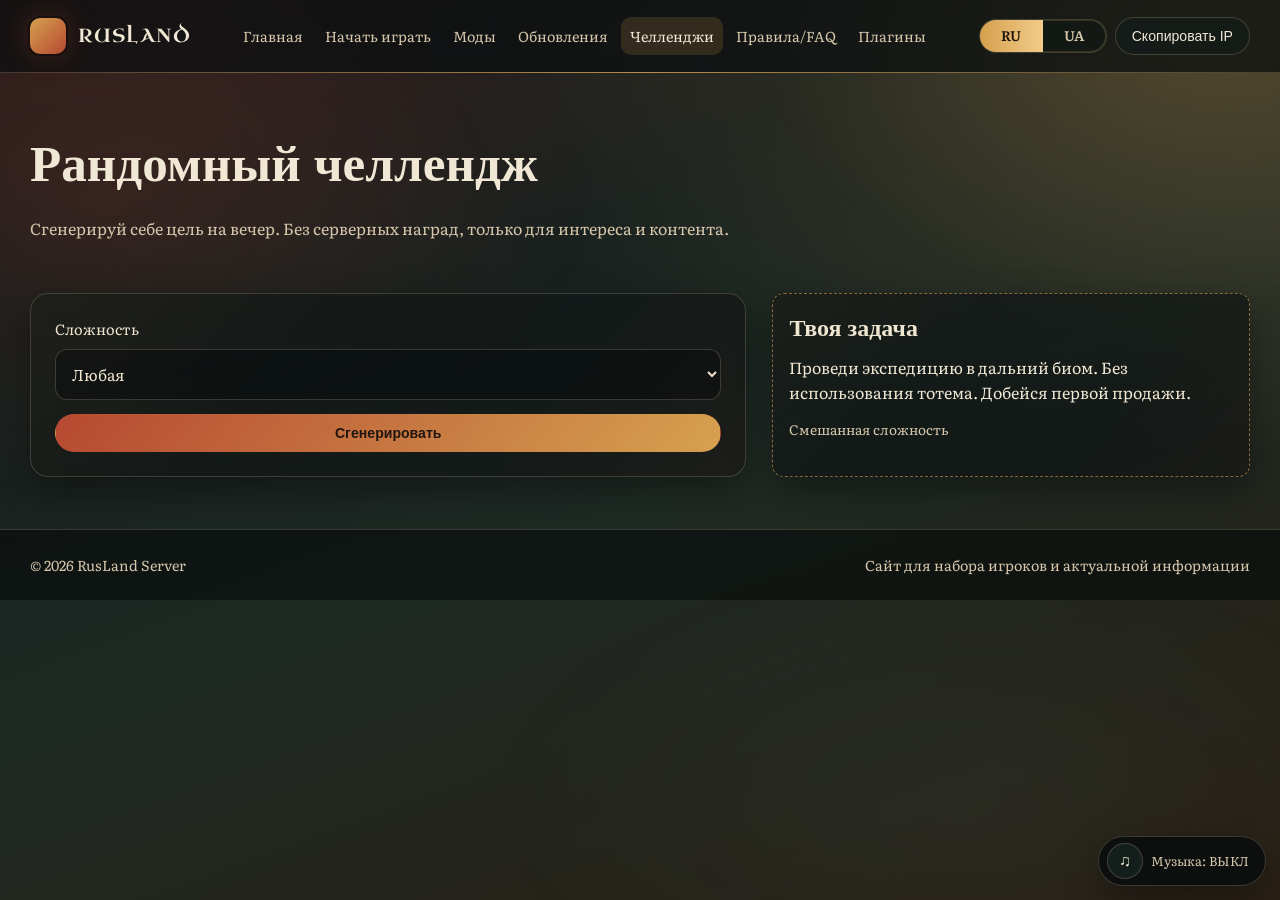
==== challenges.html @ eac360b6 "Add files via upload" ====
﻿<!DOCTYPE html>
<html lang="ru">
<head>
  <meta charset="UTF-8">
  <meta name="viewport" content="width=device-width, initial-scale=1.0">
  <title>RusLand — Рандомные челленджи</title>
  <meta name="description" content="Генератор челленджей для игроков RusLand: рандомные цели с разной сложностью без серверных наград.">
  <meta property="og:type" content="website">
  <meta property="og:title" content="RusLand — Рандомные челленджи">
  <meta property="og:description" content="Сгенерируй цель на вечер и играй по своим правилам.">
  <meta property="og:image" content="assets/og-cover.svg">
  <meta property="twitter:card" content="summary_large_image">
  <meta property="twitter:title" content="RusLand — Рандомные челленджи">
  <meta property="twitter:description" content="Челленджи без наград — для фана, контента и прокачки навыков.">
  <meta property="twitter:image" content="assets/og-cover.svg">
  <link rel="icon" href="assets/favicon.svg" type="image/svg+xml">
  <link rel="preconnect" href="https://fonts.googleapis.com">
  <link rel="preconnect" href="https://fonts.gstatic.com" crossorigin>
  <link href="https://fonts.googleapis.com/css2?family=Literata:wght@400;500;600;700&family=Uncial+Antiqua&display=swap" rel="stylesheet">
  <link rel="stylesheet" href="assets/styles.css">
  <script src="data/content.js" defer></script>
  <script src="data/telegram-config.js" defer></script>
  <script src="assets/app.js" defer></script>
</head>
<body data-page="challenges">
  <header class="site-header">
    <div class="container topbar">
      <a class="brand" href="index.html"><span class="brand-mark" aria-hidden="true"></span><span class="brand-text">RusLand</span></a>
      <button class="menu-toggle" id="nav-toggle" type="button" aria-controls="primary-nav" aria-expanded="false" data-i18n="common.menu">Меню</button>
      <nav class="main-nav" id="primary-nav" aria-label="Main navigation">
        <a href="index.html" data-i18n="nav.home">Главная</a>
        <a href="start.html" data-i18n="nav.start">Начать играть</a>
        <a href="mods.html" data-i18n="nav.mods">Моды</a>
        <a href="updates.html" data-i18n="nav.updates">Обновления</a>
        <a href="challenges.html" aria-current="page" data-i18n="nav.challenges">Челленджи</a>
        <a href="rules.html" data-i18n="nav.rules">Правила/FAQ</a>
        <a href="plugins.html" data-i18n="nav.plugins">Плагины</a>
      </nav>
      <div class="actions">
        <div class="lang-switch" aria-label="Language"><button type="button" data-lang-switch="ru">RU</button><button type="button" data-lang-switch="ua">UA</button></div>
        <a class="pill-btn primary" href="index.html#apply-section" data-i18n="common.apply">Подать заявку</a>
        <a class="pill-btn" data-discord-link target="_blank" rel="noopener noreferrer" data-i18n="common.discord">В Discord</a>
        <button class="pill-btn" type="button" data-copy-ip data-i18n="common.copyIp">Скопировать IP</button>
      </div>
    </div>
  </header>

  <main>
    <section class="page-intro">
      <div class="container">
        <h1 data-i18n="challenges.title">Рандомный челлендж</h1>
        <p data-i18n="challenges.subtitle">Сгенерируй себе цель на вечер. Без серверных наград, только для интереса и контента.</p>
      </div>
    </section>

    <section class="section">
      <div class="container hero-grid">
        <article class="panel reveal challenge-box">
          <label>
            <span data-i18n="challenges.difficulty">Сложность</span>
            <select id="challenge-difficulty">
              <option value="all" data-i18n="challenges.all">Любая</option>
              <option value="easy" data-i18n="challenges.level.easy">Легкая</option>
              <option value="medium" data-i18n="challenges.level.medium">Средняя</option>
              <option value="hard" data-i18n="challenges.level.hard">Сложная</option>
            </select>
          </label>
          <button id="challenge-generate" class="pill-btn primary" type="button" data-i18n="challenges.generate">Сгенерировать</button>
        </article>

        <article class="panel reveal challenge-result" aria-live="polite">
          <h2 class="challenge-title" data-i18n="challenges.resultTitle">Твоя задача</h2>
          <p class="challenge-text" id="challenge-text"></p>
          <p class="meta" id="challenge-meta"></p>
        </article>
      </div>
    </section>
  </main>

  <footer class="site-footer">
    <div class="container footer-inner">
      <span>© <span data-year></span> <span data-i18n="footer.rights">RusLand Server</span></span>
      <span data-i18n="footer.note">Сайт для набора игроков и актуальной информации</span>
    </div>
  </footer>

  <div class="toast" id="toast" role="status" aria-live="polite"></div>
</body>
</html>
---- assets/styles.css ----
:root {
  --bg-1: #0e1317;
  --bg-2: #1f2a24;
  --bg-3: #2a1f14;
  --paper: #f4eddc;
  --ink: #1d1b19;
  --text: #f0e7d4;
  --text-muted: #d6c7ac;
  --accent: #d6a14f;
  --accent-2: #b64932;
  --line: rgba(240, 220, 184, 0.2);
  --card: rgba(18, 24, 22, 0.78);
  --ok: #7bc47f;
  --warn: #f1be6e;
  --max-width: 1220px;
  --radius: 18px;
  --shadow: 0 14px 36px rgba(0, 0, 0, 0.35);
}

* {
  box-sizing: border-box;
}

html {
  scroll-behavior: smooth;
}

body {
  margin: 0;
  color: var(--text);
  font-family: "Literata", "Times New Roman", serif;
  line-height: 1.55;
  background:
    radial-gradient(1300px 680px at 7% -10%, rgba(182, 73, 50, 0.24), transparent 60%),
    radial-gradient(1200px 700px at 95% 0%, rgba(214, 161, 79, 0.21), transparent 65%),
    linear-gradient(160deg, var(--bg-1) 0%, var(--bg-2) 54%, var(--bg-3) 100%);
  min-height: 100vh;
}

body::before {
  content: "";
  position: fixed;
  inset: 0;
  pointer-events: none;
  opacity: 0.03;
  background-image:
    linear-gradient(0deg, transparent 24%, rgba(255, 255, 255, 0.15) 25%, transparent 26%),
    linear-gradient(90deg, transparent 24%, rgba(255, 255, 255, 0.1) 25%, transparent 26%);
  background-size: 28px 28px;
}

body::after {
  content: "";
  position: fixed;
  inset: -20%;
  pointer-events: none;
  z-index: -1;
  opacity: 0.45;
  background:
    radial-gradient(40% 35% at 20% 30%, rgba(182, 73, 50, 0.35), transparent 70%),
    radial-gradient(35% 30% at 82% 18%, rgba(214, 161, 79, 0.28), transparent 74%),
    radial-gradient(38% 28% at 68% 78%, rgba(80, 134, 128, 0.18), transparent 72%);
  animation: auroraDrift 18s ease-in-out infinite alternate;
}

@keyframes auroraDrift {
  from { transform: translate3d(-1.5%, -1.2%, 0) scale(1); }
  to { transform: translate3d(1.5%, 1.2%, 0) scale(1.05); }
}

img {
  max-width: 100%;
  display: block;
}

a {
  color: inherit;
}

.container {
  width: min(var(--max-width), calc(100% - 32px));
  margin: 0 auto;
}

.site-header {
  position: sticky;
  top: 0;
  z-index: 50;
  backdrop-filter: blur(8px);
  background: rgba(10, 14, 16, 0.72);
  border-bottom: 1px solid var(--line);
}

.site-header::after {
  content: "";
  position: absolute;
  left: 0;
  right: 0;
  bottom: -1px;
  height: 1px;
  pointer-events: none;
  background: linear-gradient(90deg, transparent, rgba(214, 161, 79, 0.8), transparent);
}

.topbar {
  display: flex;
  align-items: center;
  justify-content: space-between;
  gap: 12px;
  min-height: 72px;
}

.brand {
  display: inline-flex;
  align-items: center;
  gap: 12px;
  text-decoration: none;
}

.brand-mark {
  width: 36px;
  height: 36px;
  border-radius: 10px;
  background: linear-gradient(135deg, var(--accent), var(--accent-2));
  box-shadow: 0 0 0 2px rgba(0, 0, 0, 0.35), 0 0 30px rgba(182, 73, 50, 0.35);
}

.brand-text {
  font-family: "Uncial Antiqua", serif;
  font-size: 1.18rem;
  letter-spacing: 0.06em;
  text-transform: uppercase;
}

.menu-toggle {
  display: none;
  border: 1px solid var(--line);
  border-radius: 12px;
  background: rgba(20, 29, 26, 0.75);
  color: var(--text);
  padding: 10px 14px;
  font-family: inherit;
}

.main-nav {
  display: flex;
  align-items: center;
  gap: 4px;
  flex-wrap: nowrap;
  white-space: nowrap;
  flex: 1 1 auto;
  min-width: 0;
  justify-content: center;
  overflow-x: auto;
  scrollbar-width: none;
}

.main-nav::-webkit-scrollbar {
  display: none;
}

.main-nav a {
  text-decoration: none;
  color: var(--text-muted);
  font-size: 0.9rem;
  padding: 8px 9px;
  border-radius: 10px;
  transition: 180ms ease;
}

.main-nav a:hover,
.main-nav a[aria-current="page"] {
  color: var(--text);
  background: rgba(214, 161, 79, 0.17);
}

.actions {
  display: flex;
  align-items: center;
  gap: 8px;
  flex-wrap: nowrap;
  justify-content: flex-end;
  flex: 0 0 auto;
}

.site-header .actions .pill-btn.primary,
.site-header .actions a[data-discord-link] {
  display: none;
}

.lang-switch {
  display: inline-grid;
  grid-template-columns: 1fr 1fr;
  border: 1px solid var(--line);
  border-radius: 999px;
  overflow: hidden;
  background: rgba(17, 23, 21, 0.7);
  width: 128px;
  flex: 0 0 128px;
  box-shadow: inset 0 0 0 1px rgba(214, 161, 79, 0.2);
}

.lang-switch button {
  border: 0;
  background: transparent;
  color: var(--text-muted);
  padding: 8px 10px;
  width: 100%;
  cursor: pointer;
  font-family: inherit;
  font-size: 0.87rem;
  font-weight: 600;
  line-height: 1.1;
}

.lang-switch button.active {
  color: #1f1610;
  background: linear-gradient(90deg, var(--accent), #f2cb89);
}

.pill-btn {
  border: 1px solid var(--line);
  background: rgba(20, 28, 26, 0.75);
  color: var(--text);
  border-radius: 999px;
  padding: 10px 16px;
  text-decoration: none;
  font-size: 0.88rem;
  cursor: pointer;
}

.pill-btn:hover {
  border-color: rgba(214, 161, 79, 0.75);
}

.pill-btn.primary {
  background: linear-gradient(130deg, var(--accent-2), var(--accent));
  border-color: transparent;
  color: #20150e;
  font-weight: 700;
  position: relative;
  overflow: hidden;
}

.pill-btn.primary::after {
  content: "";
  position: absolute;
  inset: 0;
  transform: translateX(-110%);
  background: linear-gradient(102deg, transparent 35%, rgba(255, 255, 255, 0.45) 50%, transparent 65%);
}

.pill-btn.primary:hover::after {
  animation: btnSweep 700ms ease;
}

@keyframes btnSweep {
  to {
    transform: translateX(110%);
  }
}

.hero {
  padding: 80px 0 46px;
}

.hero-grid {
  display: grid;
  grid-template-columns: 1.2fr 0.8fr;
  gap: 26px;
  align-items: stretch;
}

.panel {
  background: var(--card);
  border: 1px solid var(--line);
  border-radius: var(--radius);
  padding: 24px;
  box-shadow: var(--shadow);
  position: relative;
  overflow: clip;
}

.panel::before {
  content: "";
  position: absolute;
  inset: 0;
  pointer-events: none;
  background: linear-gradient(130deg, rgba(214, 161, 79, 0.1), transparent 35%, transparent 70%, rgba(182, 73, 50, 0.1));
  opacity: 0.45;
  transition: opacity 260ms ease;
}

.panel:hover::before {
  opacity: 0.7;
}

.react-spotlight-badge {
  margin: 0 0 10px;
  display: inline-flex;
  padding: 4px 10px;
  border-radius: 999px;
  border: 1px solid rgba(214, 161, 79, 0.5);
  color: var(--text-muted);
  font-size: 0.82rem;
}

.react-spotlight-title {
  margin: 0 0 8px;
  font-family: "Uncial Antiqua", serif;
  font-size: clamp(1.5rem, 3.8vw, 2.3rem);
}

.react-spotlight-subtitle {
  margin: 0 0 14px;
  color: var(--text-muted);
}

.react-spotlight-tabs {
  display: flex;
  flex-wrap: wrap;
  gap: 8px;
  margin-bottom: 12px;
}

.react-spotlight-tabs button {
  border: 1px solid var(--line);
  background: rgba(20, 28, 26, 0.62);
  color: var(--text);
  border-radius: 999px;
  padding: 8px 12px;
  cursor: pointer;
  font-family: inherit;
}

.react-spotlight-tabs button.is-active {
  border-color: rgba(214, 161, 79, 0.85);
  background: rgba(214, 161, 79, 0.2);
}

.react-spotlight-points {
  margin: 0;
  padding-left: 20px;
  display: grid;
  gap: 7px;
  color: var(--text);
}

.react-spotlight-cta {
  margin-top: 14px;
  display: inline-flex;
  text-decoration: none;
  border-radius: 12px;
  padding: 10px 14px;
  color: #24170f;
  font-weight: 700;
  background: linear-gradient(130deg, var(--accent-2), var(--accent));
}

.crest {
  font-family: "Uncial Antiqua", serif;
  font-size: clamp(2rem, 5.3vw, 4rem);
  line-height: 1.1;
  margin: 0 0 14px;
  letter-spacing: 0.03em;
}

.subtitle {
  color: var(--text-muted);
  font-size: 1.06rem;
  max-width: 62ch;
  margin: 0 0 18px;
}

.stat-row {
  display: flex;
  flex-wrap: wrap;
  gap: 10px;
  margin-top: 16px;
}

.stat {
  padding: 10px 12px;
  border: 1px solid var(--line);
  border-radius: 12px;
  background: rgba(10, 15, 14, 0.5);
  font-size: 0.92rem;
}

.cta-row {
  display: flex;
  flex-wrap: wrap;
  gap: 10px;
  margin-top: 22px;
}

.section {
  padding: 30px 0 10px;
}

.section-title {
  margin: 0 0 14px;
  font-family: "Uncial Antiqua", serif;
  font-size: clamp(1.5rem, 3.2vw, 2.2rem);
  position: relative;
  padding-bottom: 8px;
}

.section-title::after {
  content: "";
  position: absolute;
  left: 0;
  bottom: 0;
  width: 74px;
  height: 2px;
  background: linear-gradient(90deg, var(--accent-2), var(--accent));
  border-radius: 999px;
}

.section-subtitle {
  margin: 0 0 22px;
  color: var(--text-muted);
}

.feature-grid,
.card-grid {
  display: grid;
  grid-template-columns: repeat(3, minmax(0, 1fr));
  gap: 16px;
}

.card {
  background: var(--card);
  border: 1px solid var(--line);
  border-radius: 16px;
  padding: 18px;
  box-shadow: var(--shadow);
  transition: transform 220ms ease, border-color 220ms ease, box-shadow 220ms ease;
}

.card:hover {
  transform: translateY(-3px);
  border-color: rgba(214, 161, 79, 0.65);
  box-shadow: 0 14px 34px rgba(0, 0, 0, 0.4), 0 0 0 1px rgba(214, 161, 79, 0.18) inset;
}

.card h3,
.card h4 {
  margin-top: 0;
  margin-bottom: 10px;
  font-family: "Uncial Antiqua", serif;
  font-size: 1.1rem;
}

.card p {
  margin: 0;
  color: var(--text-muted);
}

.gallery {
  display: grid;
  grid-template-columns: repeat(12, minmax(0, 1fr));
  grid-auto-rows: 90px;
  gap: 12px;
}

.gallery figure {
  margin: 0;
  position: relative;
  cursor: zoom-in;
  border-radius: 14px;
  overflow: hidden;
  border: 1px solid var(--line);
  background: rgba(0, 0, 0, 0.25);
  transition: transform 240ms ease, border-color 240ms ease, box-shadow 240ms ease;
}

.gallery figure:hover {
  transform: translateY(-3px);
  border-color: rgba(214, 161, 79, 0.76);
  box-shadow: 0 16px 36px rgba(0, 0, 0, 0.5);
}

.gallery img {
  width: 100%;
  height: 100%;
  object-fit: cover;
  transition: transform 780ms ease;
}

.gallery figure:hover img {
  transform: scale(1.06);
}

.gallery figcaption {
  position: absolute;
  left: 0;
  right: 0;
  bottom: 0;
  font-size: 0.88rem;
  color: #f6eedf;
  padding: 14px 12px 10px;
  border-top: 0;
  background: linear-gradient(to top, rgba(5, 8, 8, 0.9), rgba(5, 8, 8, 0));
  text-shadow: 0 2px 8px rgba(0, 0, 0, 0.75);
}

.gallery .shot-1 {
  grid-column: span 7;
  grid-row: span 4;
}

.gallery .shot-2,
.gallery .shot-3 {
  grid-column: span 5;
  grid-row: span 2;
}

.gallery .shot-4 {
  grid-column: span 4;
  grid-row: span 3;
}

.gallery .shot-5 {
  grid-column: span 8;
  grid-row: span 3;
}

.lightbox {
  position: fixed;
  inset: 0;
  z-index: 120;
  display: none;
  align-items: center;
  justify-content: center;
  padding: 18px;
  background: rgba(3, 5, 7, 0.84);
  backdrop-filter: blur(6px);
}

.lightbox.open {
  display: flex;
}

.lightbox img {
  width: min(1280px, 94vw);
  max-height: 82vh;
  object-fit: contain;
  border-radius: 14px;
  border: 1px solid rgba(255, 255, 255, 0.25);
  box-shadow: 0 24px 54px rgba(0, 0, 0, 0.7);
}

.lightbox button {
  position: absolute;
  top: 14px;
  right: 14px;
  border: 1px solid var(--line);
  border-radius: 999px;
  background: rgba(16, 22, 22, 0.86);
  color: var(--text);
  width: 40px;
  height: 40px;
  font-size: 1.2rem;
  cursor: pointer;
}

.form-grid {
  display: grid;
  grid-template-columns: repeat(2, minmax(0, 1fr));
  gap: 14px;
}

label {
  display: grid;
  gap: 8px;
  font-size: 0.92rem;
}

input,
textarea,
select {
  width: 100%;
  border: 1px solid var(--line);
  border-radius: 12px;
  padding: 12px 12px;
  background: rgba(11, 15, 16, 0.75);
  color: var(--text);
  font-family: inherit;
  font-size: 0.98rem;
}

textarea {
  min-height: 120px;
  resize: vertical;
}

textarea[readonly] {
  min-height: 145px;
  background: rgba(12, 17, 16, 0.88);
}

.field-full {
  grid-column: 1 / -1;
}

.form-note {
  margin-top: 10px;
  min-height: 1.4em;
  font-size: 0.92rem;
  color: var(--warn);
}

.stack {
  display: grid;
  gap: 14px;
}

.badge {
  display: inline-flex;
  align-items: center;
  border-radius: 999px;
  padding: 4px 9px;
  font-size: 0.78rem;
  border: 1px solid var(--line);
  color: var(--text-muted);
  background: rgba(255, 255, 255, 0.03);
}

.tag-row {
  display: flex;
  flex-wrap: wrap;
  gap: 6px;
  margin-top: 12px;
}

.meta {
  font-size: 0.86rem;
  color: var(--text-muted);
}

.page-intro {
  padding: 52px 0 22px;
}

.page-intro h1 {
  margin: 0 0 12px;
  font-family: "Uncial Antiqua", serif;
  font-size: clamp(2rem, 5vw, 3.2rem);
}

.page-intro p {
  margin: 0;
  color: var(--text-muted);
}

.filters {
  display: grid;
  grid-template-columns: 1.2fr 0.8fr;
  gap: 12px;
  margin-bottom: 18px;
}

.mods-grid {
  display: grid;
  grid-template-columns: repeat(2, minmax(0, 1fr));
  gap: 14px;
}

.link-btn {
  display: inline-flex;
  align-items: center;
  justify-content: center;
  gap: 8px;
  border-radius: 12px;
  border: 1px solid var(--line);
  text-decoration: none;
  color: var(--text);
  background: rgba(214, 161, 79, 0.1);
  padding: 10px 12px;
  margin-top: 12px;
  font-size: 0.92rem;
}

.link-btn:hover {
  border-color: rgba(214, 161, 79, 0.85);
  background: rgba(214, 161, 79, 0.2);
}

.timeline {
  display: grid;
  gap: 14px;
}

.timeline .card {
  position: relative;
  overflow: hidden;
}

.timeline .card::before {
  content: "";
  position: absolute;
  inset: 0 auto 0 0;
  width: 4px;
  background: linear-gradient(to bottom, var(--accent-2), var(--accent));
}

.challenge-box {
  display: grid;
  gap: 14px;
}

.challenge-result {
  border: 1px dashed rgba(214, 161, 79, 0.6);
  border-radius: 12px;
  padding: 16px;
  background: rgba(9, 14, 15, 0.55);
}

.challenge-title {
  margin: 0 0 8px;
  font-family: "Uncial Antiqua", serif;
}

.challenge-text {
  margin: 0;
  color: var(--text);
}

.rules-list {
  margin: 0;
  padding-left: 20px;
  display: grid;
  gap: 10px;
}

details {
  border: 1px solid var(--line);
  border-radius: 12px;
  background: rgba(12, 17, 16, 0.65);
  padding: 10px 14px;
}

summary {
  cursor: pointer;
  font-weight: 700;
}

details p {
  color: var(--text-muted);
}

.plugins-table-wrap {
  overflow-x: auto;
  border: 1px solid var(--line);
  border-radius: 12px;
}

table {
  width: 100%;
  border-collapse: collapse;
  min-width: 760px;
  background: rgba(9, 13, 12, 0.65);
}

th,
td {
  padding: 12px;
  border-bottom: 1px solid var(--line);
  text-align: left;
  font-size: 0.92rem;
}

th {
  font-family: "Uncial Antiqua", serif;
  color: var(--text-muted);
  background: rgba(255, 255, 255, 0.03);
}

tr:hover td {
  background: rgba(214, 161, 79, 0.08);
}

.empty-state {
  color: var(--text-muted);
  padding: 12px;
  text-align: center;
}

.site-footer {
  margin-top: 42px;
  border-top: 1px solid var(--line);
  background: rgba(9, 13, 12, 0.7);
}

.footer-inner {
  min-height: 70px;
  display: flex;
  align-items: center;
  justify-content: space-between;
  gap: 10px;
  flex-wrap: wrap;
  color: var(--text-muted);
  font-size: 0.9rem;
}

.toast {
  position: fixed;
  right: 16px;
  bottom: 16px;
  z-index: 90;
  min-width: 240px;
  max-width: min(420px, calc(100% - 32px));
  border: 1px solid var(--line);
  border-radius: 12px;
  background: rgba(16, 23, 20, 0.95);
  color: var(--text);
  padding: 12px 14px;
  box-shadow: var(--shadow);
  transform: translateY(20px);
  opacity: 0;
  pointer-events: none;
  transition: 220ms ease;
}

.toast.show {
  transform: translateY(0);
  opacity: 1;
}

.music-player {
  position: fixed;
  right: 14px;
  bottom: 14px;
  z-index: 95;
  display: inline-flex;
  align-items: center;
  gap: 8px;
  background: rgba(10, 14, 15, 0.9);
  border: 1px solid var(--line);
  border-radius: 999px;
  padding: 6px 8px;
  box-shadow: var(--shadow);
}

.music-toggle {
  width: 36px;
  height: 36px;
  border-radius: 50%;
  border: 1px solid var(--line);
  background: rgba(23, 34, 31, 0.9);
  color: var(--text);
  cursor: pointer;
  font-size: 1rem;
}

.music-player.is-playing .music-toggle {
  background: linear-gradient(130deg, var(--accent-2), var(--accent));
  color: #21150d;
  border-color: transparent;
}

.music-label {
  font-size: 0.8rem;
  color: var(--text-muted);
  padding-right: 8px;
}

.reveal {
  opacity: 0;
  transform: translateY(18px);
  transition: 380ms ease;
}

.reveal.visible {
  opacity: 1;
  transform: translateY(0);
}

@media (max-width: 1260px) {
  .main-nav {
    position: absolute;
    inset: 72px 16px auto;
    border: 1px solid var(--line);
    background: rgba(7, 11, 12, 0.97);
    border-radius: 14px;
    padding: 10px;
    display: none;
  }

  .main-nav.open {
    display: grid;
    grid-template-columns: 1fr 1fr;
    gap: 4px;
  }

  .menu-toggle {
    display: inline-flex;
  }

  .topbar {
    position: relative;
  }
}

@media (max-width: 1080px) {
  .hero-grid,
  .feature-grid,
  .card-grid,
  .gallery,
  .form-grid,
  .mods-grid {
    grid-template-columns: repeat(2, minmax(0, 1fr));
  }

  .gallery {
    grid-template-columns: repeat(6, minmax(0, 1fr));
    grid-auto-rows: 84px;
  }

  .gallery .shot-1,
  .gallery .shot-2,
  .gallery .shot-3,
  .gallery .shot-4,
  .gallery .shot-5 {
    grid-column: span 3;
    grid-row: span 2;
  }
}

@media (max-width: 760px) {
  .actions {
    gap: 6px;
    justify-content: flex-start;
  }

  .hero {
    padding-top: 46px;
  }

  .hero-grid,
  .feature-grid,
  .card-grid,
  .gallery,
  .form-grid,
  .mods-grid,
  .filters {
    grid-template-columns: 1fr;
  }

  .main-nav.open {
    grid-template-columns: 1fr;
  }

  .gallery {
    grid-template-columns: 1fr;
    grid-auto-rows: auto;
  }

  .gallery .shot-1,
  .gallery .shot-2,
  .gallery .shot-3,
  .gallery .shot-4,
  .gallery .shot-5 {
    grid-column: auto;
    grid-row: auto;
  }

  .gallery img {
    aspect-ratio: 16 / 9;
  }

  .actions [data-copy-ip] {
    display: none;
  }

  .footer-inner {
    align-items: flex-start;
  }

  .music-label {
    display: none;
  }
}

@media (prefers-reduced-motion: reduce) {
  *, *::before, *::after {
    animation: none !important;
    transition: none !important;
    scroll-behavior: auto !important;
  }

  .reveal {
    opacity: 1;
    transform: none;
  }
}
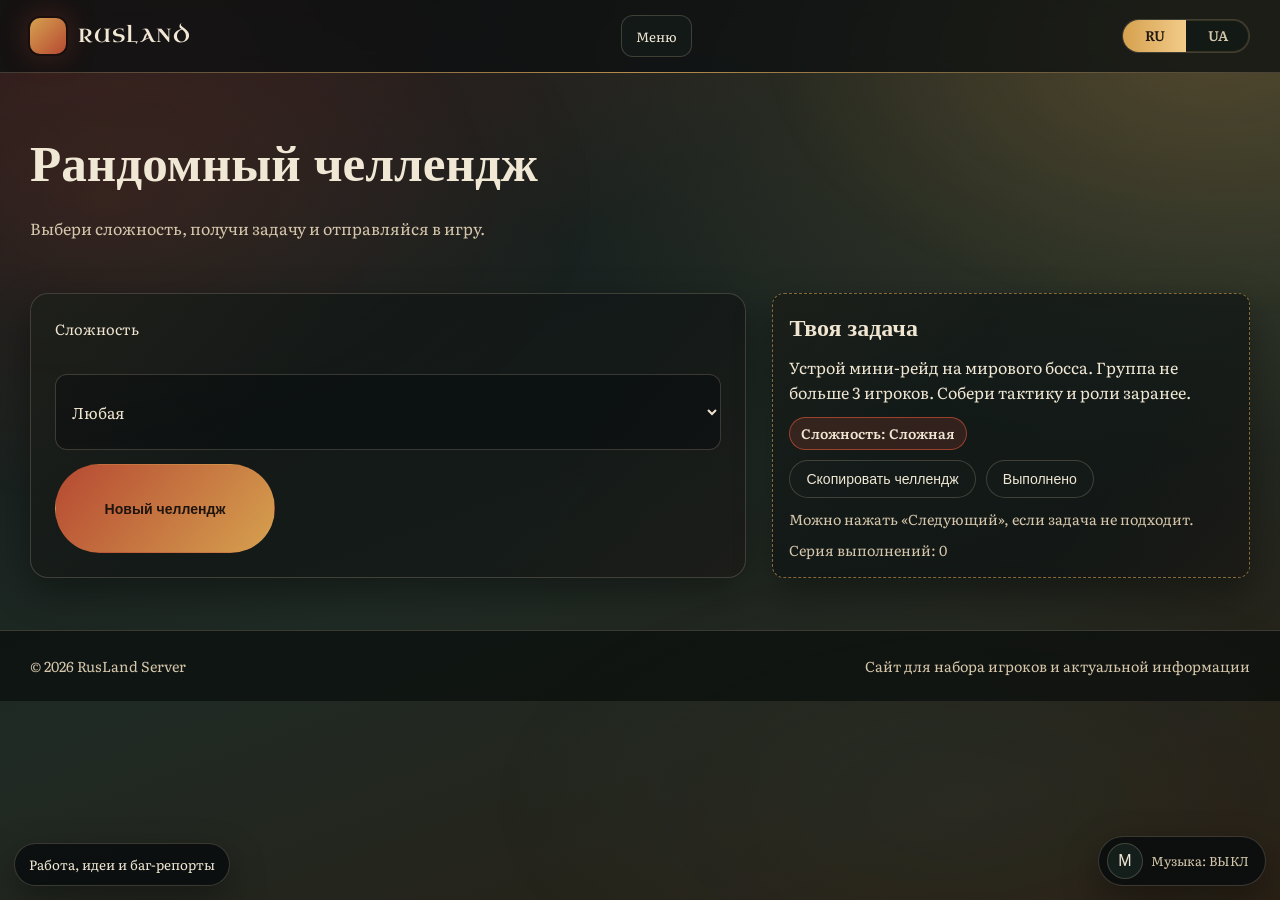
==== commit 973b2742: "Add files via upload" ====
--- a/challenges.html
+++ b/challenges.html
@@ -18,7 +18,6 @@
   <link rel="preconnect" href="https://fonts.gstatic.com" crossorigin>
   <link href="https://fonts.googleapis.com/css2?family=Literata:wght@400;500;600;700&family=Uncial+Antiqua&display=swap" rel="stylesheet">
   <link rel="stylesheet" href="assets/styles.css">
-  <script src="data/content.js" defer></script>
   <script src="data/telegram-config.js" defer></script>
   <script src="assets/app.js" defer></script>
 </head>
@@ -34,7 +33,8 @@
         <a href="updates.html" data-i18n="nav.updates">Обновления</a>
         <a href="challenges.html" aria-current="page" data-i18n="nav.challenges">Челленджи</a>
         <a href="rules.html" data-i18n="nav.rules">Правила/FAQ</a>
-        <a href="plugins.html" data-i18n="nav.plugins">Плагины</a>
+        <a href="plugins.html" data-i18n="nav.plugins">Плагины</a>
+        <a href="jobs.html" data-i18n="nav.jobs">Работа у нас</a>
       </nav>
       <div class="actions">
         <div class="lang-switch" aria-label="Language"><button type="button" data-lang-switch="ru">RU</button><button type="button" data-lang-switch="ua">UA</button></div>
@@ -49,7 +49,7 @@
     <section class="page-intro">
       <div class="container">
         <h1 data-i18n="challenges.title">Рандомный челлендж</h1>
-        <p data-i18n="challenges.subtitle">Сгенерируй себе цель на вечер. Без серверных наград, только для интереса и контента.</p>
+        <p data-i18n="challenges.subtitle">Выбери сложность, получи задачу и отправляйся в игру.</p>
       </div>
     </section>
 
@@ -65,13 +65,21 @@
               <option value="hard" data-i18n="challenges.level.hard">Сложная</option>
             </select>
           </label>
-          <button id="challenge-generate" class="pill-btn primary" type="button" data-i18n="challenges.generate">Сгенерировать</button>
+          <div class="challenge-actions">
+            <button id="challenge-generate" class="pill-btn primary" type="button" data-i18n="challenges.generate">Новый челлендж</button>
+          </div>
         </article>
 
         <article class="panel reveal challenge-result" aria-live="polite">
           <h2 class="challenge-title" data-i18n="challenges.resultTitle">Твоя задача</h2>
           <p class="challenge-text" id="challenge-text"></p>
-          <p class="meta" id="challenge-meta"></p>
+          <p class="meta challenge-badge" id="challenge-meta"></p>
+          <div class="challenge-result-actions">
+            <button id="challenge-copy" class="pill-btn" type="button" data-i18n="challenges.copy">Скопировать челлендж</button>
+            <button id="challenge-complete" class="pill-btn" type="button" data-i18n="challenges.complete">Выполнено</button>
+          </div>
+          <p id="challenge-note" class="challenge-note" data-i18n="challenges.note">Можно нажать «Следующий», если задача не подходит.</p>
+          <p id="challenge-streak" class="challenge-streak"></p>
         </article>
       </div>
     </section>
@@ -91,3 +99,5 @@
 
 
 
+
+
--- a/assets/styles.css
+++ b/assets/styles.css
@@ -151,12 +151,7 @@
   flex: 1 1 auto;
   min-width: 0;
   justify-content: center;
-  overflow-x: auto;
-  scrollbar-width: none;
-}
-
-.main-nav::-webkit-scrollbar {
-  display: none;
+  overflow: visible;
 }
 
 .main-nav a {
@@ -710,6 +705,17 @@
   gap: 14px;
 }
 
+.challenge-actions,
+.challenge-result-actions {
+  display: flex;
+  flex-wrap: wrap;
+  gap: 10px;
+}
+
+.challenge-actions .pill-btn.primary {
+  min-width: 220px;
+}
+
 .challenge-result {
   border: 1px dashed rgba(214, 161, 79, 0.6);
   border-radius: 12px;
@@ -725,6 +731,46 @@
 .challenge-text {
   margin: 0;
   color: var(--text);
+}
+
+.challenge-badge {
+  display: inline-flex;
+  align-items: center;
+  width: fit-content;
+  margin: 12px 0 10px;
+  padding: 5px 11px;
+  border-radius: 999px;
+  border: 1px solid rgba(214, 161, 79, 0.55);
+  background: rgba(214, 161, 79, 0.12);
+  color: var(--text);
+  font-weight: 600;
+}
+
+.challenge-badge.is-easy {
+  border-color: rgba(123, 196, 127, 0.7);
+  background: rgba(123, 196, 127, 0.16);
+}
+
+.challenge-badge.is-medium {
+  border-color: rgba(214, 161, 79, 0.7);
+  background: rgba(214, 161, 79, 0.16);
+}
+
+.challenge-badge.is-hard {
+  border-color: rgba(182, 73, 50, 0.8);
+  background: rgba(182, 73, 50, 0.2);
+}
+
+.challenge-note {
+  margin: 10px 0 0;
+  color: var(--text-muted);
+  font-size: 0.9rem;
+}
+
+.challenge-streak {
+  margin: 8px 0 0;
+  font-size: 0.9rem;
+  color: var(--text-muted);
 }
 
 .rules-list {
@@ -832,7 +878,7 @@
   position: fixed;
   right: 14px;
   bottom: 14px;
-  z-index: 95;
+  z-index: 70;
   display: inline-flex;
   align-items: center;
   gap: 8px;
@@ -866,18 +912,68 @@
   padding-right: 8px;
 }
 
+.feedback-fab {
+  position: fixed;
+  left: 14px;
+  bottom: 14px;
+  z-index: 72;
+  display: inline-flex;
+  align-items: center;
+  border: 1px solid var(--line);
+  border-radius: 999px;
+  padding: 10px 14px;
+  background: rgba(10, 14, 15, 0.9);
+  color: var(--text);
+  text-decoration: none;
+  font-size: 0.84rem;
+  box-shadow: var(--shadow);
+}
+
+.feedback-fab:hover {
+  border-color: rgba(214, 161, 79, 0.8);
+}
+
 .reveal {
+  opacity: 1;
+  transform: none;
+}
+
+.js-enabled .reveal {
   opacity: 0;
   transform: translateY(18px);
   transition: 380ms ease;
 }
 
-.reveal.visible {
+.js-enabled .reveal.visible {
   opacity: 1;
   transform: translateY(0);
 }
 
-@media (max-width: 1260px) {
+body.nav-compact .main-nav {
+  position: absolute;
+  inset: 72px 16px auto;
+  border: 1px solid var(--line);
+  background: rgba(7, 11, 12, 0.97);
+  border-radius: 14px;
+  padding: 10px;
+  display: none;
+}
+
+body.nav-compact .main-nav.open {
+  display: grid;
+  grid-template-columns: 1fr 1fr;
+  gap: 4px;
+}
+
+body.nav-compact .menu-toggle {
+  display: inline-flex;
+}
+
+body.nav-compact .topbar {
+  position: relative;
+}
+
+@media (max-width: 1400px) {
   .main-nav {
     position: absolute;
     inset: 72px 16px auto;
@@ -901,6 +997,13 @@
   .topbar {
     position: relative;
   }
+
+}
+
+@media (max-width: 1600px) {
+  .actions [data-copy-ip] {
+    display: none;
+  }
 }
 
 @media (max-width: 1080px) {
@@ -929,6 +1032,10 @@
 }
 
 @media (max-width: 760px) {
+  main {
+    padding-bottom: 74px;
+  }
+
   .actions {
     gap: 6px;
     justify-content: flex-start;
@@ -952,6 +1059,12 @@
     grid-template-columns: 1fr;
   }
 
+  .challenge-actions .pill-btn,
+  .challenge-result-actions .pill-btn {
+    width: 100%;
+    justify-content: center;
+  }
+
   .gallery {
     grid-template-columns: 1fr;
     grid-auto-rows: auto;
@@ -974,6 +1087,27 @@
     display: none;
   }
 
+  .music-player {
+    right: 8px;
+    bottom: calc(8px + env(safe-area-inset-bottom, 0px));
+    gap: 0;
+    padding: 2px;
+    border-radius: 999px;
+  }
+
+  .feedback-fab {
+    left: 8px;
+    bottom: calc(8px + env(safe-area-inset-bottom, 0px));
+    padding: 8px 11px;
+    font-size: 0.8rem;
+  }
+
+  .music-toggle {
+    width: 34px;
+    height: 34px;
+    font-size: 0.9rem;
+  }
+
   .footer-inner {
     align-items: flex-start;
   }
@@ -990,8 +1124,8 @@
     scroll-behavior: auto !important;
   }
 
-  .reveal {
+  .js-enabled .reveal {
     opacity: 1;
     transform: none;
   }
-}
+}
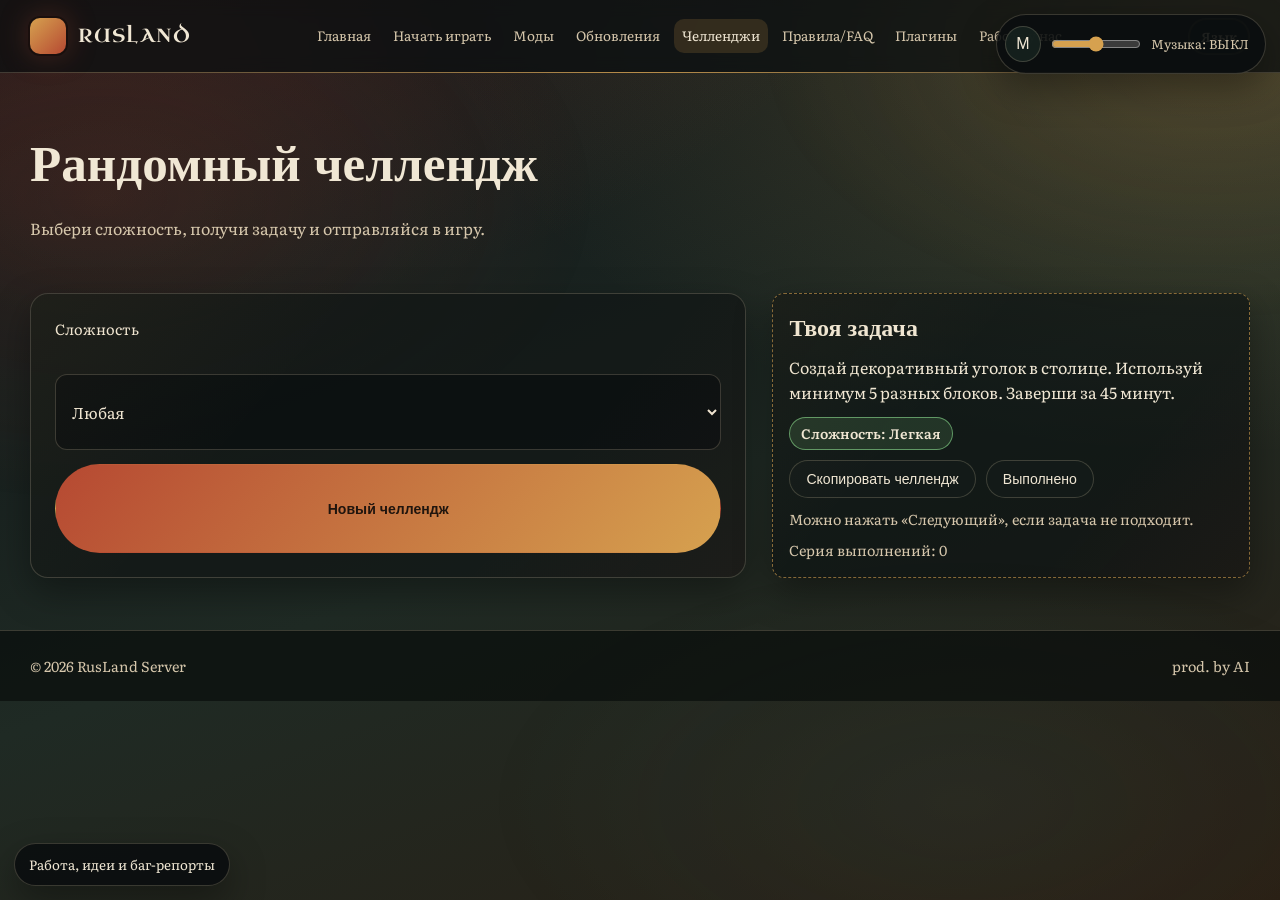
==== commit c9c1ab27: "Add files via upload" ====
--- a/challenges.html
+++ b/challenges.html
@@ -1,99 +1,105 @@
-﻿<!DOCTYPE html>
-<html lang="ru">
-<head>
-  <meta charset="UTF-8">
-  <meta name="viewport" content="width=device-width, initial-scale=1.0">
-  <title>RusLand — Рандомные челленджи</title>
-  <meta name="description" content="Генератор челленджей для игроков RusLand: рандомные цели с разной сложностью без серверных наград.">
-  <meta property="og:type" content="website">
-  <meta property="og:title" content="RusLand — Рандомные челленджи">
-  <meta property="og:description" content="Сгенерируй цель на вечер и играй по своим правилам.">
-  <meta property="og:image" content="assets/og-cover.svg">
-  <meta property="twitter:card" content="summary_large_image">
-  <meta property="twitter:title" content="RusLand — Рандомные челленджи">
-  <meta property="twitter:description" content="Челленджи без наград — для фана, контента и прокачки навыков.">
-  <meta property="twitter:image" content="assets/og-cover.svg">
-  <link rel="icon" href="assets/favicon.svg" type="image/svg+xml">
-  <link rel="preconnect" href="https://fonts.googleapis.com">
-  <link rel="preconnect" href="https://fonts.gstatic.com" crossorigin>
-  <link href="https://fonts.googleapis.com/css2?family=Literata:wght@400;500;600;700&family=Uncial+Antiqua&display=swap" rel="stylesheet">
-  <link rel="stylesheet" href="assets/styles.css">
-  <script src="data/telegram-config.js" defer></script>
-  <script src="assets/app.js" defer></script>
-</head>
-<body data-page="challenges">
-  <header class="site-header">
-    <div class="container topbar">
-      <a class="brand" href="index.html"><span class="brand-mark" aria-hidden="true"></span><span class="brand-text">RusLand</span></a>
-      <button class="menu-toggle" id="nav-toggle" type="button" aria-controls="primary-nav" aria-expanded="false" data-i18n="common.menu">Меню</button>
-      <nav class="main-nav" id="primary-nav" aria-label="Main navigation">
-        <a href="index.html" data-i18n="nav.home">Главная</a>
-        <a href="start.html" data-i18n="nav.start">Начать играть</a>
-        <a href="mods.html" data-i18n="nav.mods">Моды</a>
-        <a href="updates.html" data-i18n="nav.updates">Обновления</a>
-        <a href="challenges.html" aria-current="page" data-i18n="nav.challenges">Челленджи</a>
-        <a href="rules.html" data-i18n="nav.rules">Правила/FAQ</a>
+﻿<!DOCTYPE html>
+<html lang="ru">
+<head>
+  <meta charset="UTF-8">
+  <meta name="viewport" content="width=device-width, initial-scale=1.0">
+  <title>RusLand — Рандомные челленджи</title>
+  <meta name="description" content="Генератор челленджей для игроков RusLand: рандомные цели с разной сложностью без серверных наград.">
+  <meta property="og:type" content="website">
+  <meta property="og:title" content="RusLand — Рандомные челленджи">
+  <meta property="og:description" content="Сгенерируй цель на вечер и играй по своим правилам.">
+  <meta property="og:image" content="assets/og-cover.svg">
+  <meta property="twitter:card" content="summary_large_image">
+  <meta property="twitter:title" content="RusLand — Рандомные челленджи">
+  <meta property="twitter:description" content="Челленджи без наград — для фана, контента и прокачки навыков.">
+  <meta property="twitter:image" content="assets/og-cover.svg">
+  <link rel="icon" href="assets/favicon.svg" type="image/svg+xml">
+  <link rel="preconnect" href="https://fonts.googleapis.com">
+  <link rel="preconnect" href="https://fonts.gstatic.com" crossorigin>
+  <link href="https://fonts.googleapis.com/css2?family=Literata:wght@400;500;600;700&family=Uncial+Antiqua&display=swap" rel="stylesheet">
+  <link rel="stylesheet" href="assets/styles.css">
+  <script src="data/telegram-config.js" defer></script>
+  <script src="assets/app.js" defer></script>
+</head>
+<body data-page="challenges">
+  <header class="site-header">
+    <div class="container topbar">
+      <a class="brand" href="index.html"><span class="brand-mark" aria-hidden="true"></span><span class="brand-text">RusLand</span></a>
+      <nav class="main-nav" id="primary-nav" aria-label="Main navigation">
+        <a href="index.html" data-i18n="nav.home">Главная</a>
+        <a href="start.html" data-i18n="nav.start">Начать играть</a>
+        <a href="mods.html" data-i18n="nav.mods">Моды</a>
+        <a href="updates.html" data-i18n="nav.updates">Обновления</a>
+        <a href="challenges.html" aria-current="page" data-i18n="nav.challenges">Челленджи</a>
+        <a href="rules.html" data-i18n="nav.rules">Правила/FAQ</a>
         <a href="plugins.html" data-i18n="nav.plugins">Плагины</a>
-        <a href="jobs.html" data-i18n="nav.jobs">Работа у нас</a>
-      </nav>
-      <div class="actions">
-        <div class="lang-switch" aria-label="Language"><button type="button" data-lang-switch="ru">RU</button><button type="button" data-lang-switch="ua">UA</button></div>
-        <a class="pill-btn primary" href="index.html#apply-section" data-i18n="common.apply">Подать заявку</a>
-        <a class="pill-btn" data-discord-link target="_blank" rel="noopener noreferrer" data-i18n="common.discord">В Discord</a>
-        <button class="pill-btn" type="button" data-copy-ip data-i18n="common.copyIp">Скопировать IP</button>
-      </div>
-    </div>
-  </header>
-
-  <main>
-    <section class="page-intro">
-      <div class="container">
-        <h1 data-i18n="challenges.title">Рандомный челлендж</h1>
-        <p data-i18n="challenges.subtitle">Выбери сложность, получи задачу и отправляйся в игру.</p>
-      </div>
-    </section>
-
-    <section class="section">
-      <div class="container hero-grid">
-        <article class="panel reveal challenge-box">
-          <label>
-            <span data-i18n="challenges.difficulty">Сложность</span>
-            <select id="challenge-difficulty">
-              <option value="all" data-i18n="challenges.all">Любая</option>
-              <option value="easy" data-i18n="challenges.level.easy">Легкая</option>
-              <option value="medium" data-i18n="challenges.level.medium">Средняя</option>
-              <option value="hard" data-i18n="challenges.level.hard">Сложная</option>
-            </select>
-          </label>
-          <div class="challenge-actions">
-            <button id="challenge-generate" class="pill-btn primary" type="button" data-i18n="challenges.generate">Новый челлендж</button>
-          </div>
-        </article>
-
-        <article class="panel reveal challenge-result" aria-live="polite">
-          <h2 class="challenge-title" data-i18n="challenges.resultTitle">Твоя задача</h2>
-          <p class="challenge-text" id="challenge-text"></p>
-          <p class="meta challenge-badge" id="challenge-meta"></p>
-          <div class="challenge-result-actions">
-            <button id="challenge-copy" class="pill-btn" type="button" data-i18n="challenges.copy">Скопировать челлендж</button>
-            <button id="challenge-complete" class="pill-btn" type="button" data-i18n="challenges.complete">Выполнено</button>
-          </div>
-          <p id="challenge-note" class="challenge-note" data-i18n="challenges.note">Можно нажать «Следующий», если задача не подходит.</p>
-          <p id="challenge-streak" class="challenge-streak"></p>
-        </article>
-      </div>
-    </section>
-  </main>
-
-  <footer class="site-footer">
-    <div class="container footer-inner">
-      <span>© <span data-year></span> <span data-i18n="footer.rights">RusLand Server</span></span>
-      <span data-i18n="footer.note">Сайт для набора игроков и актуальной информации</span>
-    </div>
-  </footer>
-
-  <div class="toast" id="toast" role="status" aria-live="polite"></div>
-</body>
+        <a href="jobs.html" data-i18n="nav.jobs">Работа у нас</a>
+      </nav>
+      <div class="actions">
+        <div class="lang-menu" data-lang-menu>
+          <button class="lang-toggle" type="button" data-lang-toggle data-i18n="common.lang" aria-expanded="false">Язык</button>
+          <div class="lang-options" role="menu">
+            <button type="button" data-lang-switch="ru"><span class="flag">🇷🇺</span><span>RU</span></button>
+            <button type="button" data-lang-switch="ua"><span class="flag">🇺🇦</span><span>UA</span></button>
+            <button type="button" data-lang-switch="be"><span class="flag">🇧🇾</span><span>BE</span></button>
+            <button type="button" data-lang-switch="kk"><span class="flag">🇰🇿</span><span>KZ</span></button>
+          </div>
+        </div>
+        <a class="pill-btn primary" href="index.html#apply-section" data-i18n="common.apply">Подать заявку</a>
+        <a class="pill-btn" data-discord-link target="_blank" rel="noopener noreferrer" data-i18n="common.discord">В Discord</a>
+      </div>
+    </div>
+  </header>
+
+  <main>
+    <section class="page-intro">
+      <div class="container">
+        <h1 data-i18n="challenges.title">Рандомный челлендж</h1>
+        <p data-i18n="challenges.subtitle">Выбери сложность, получи задачу и отправляйся в игру.</p>
+      </div>
+    </section>
+
+    <section class="section">
+      <div class="container hero-grid">
+        <article class="panel reveal challenge-box">
+          <label>
+            <span data-i18n="challenges.difficulty">Сложность</span>
+            <select id="challenge-difficulty">
+              <option value="all" data-i18n="challenges.all">Любая</option>
+              <option value="easy" data-i18n="challenges.level.easy">Легкая</option>
+              <option value="medium" data-i18n="challenges.level.medium">Средняя</option>
+              <option value="hard" data-i18n="challenges.level.hard">Сложная</option>
+            </select>
+          </label>
+          <div class="challenge-actions">
+            <button id="challenge-generate" class="pill-btn primary" type="button" data-i18n="challenges.generate">Новый челлендж</button>
+          </div>
+        </article>
+
+        <article class="panel reveal challenge-result" aria-live="polite">
+          <h2 class="challenge-title" data-i18n="challenges.resultTitle">Твоя задача</h2>
+          <p class="challenge-text" id="challenge-text"></p>
+          <p class="meta challenge-badge" id="challenge-meta"></p>
+          <div class="challenge-result-actions">
+            <button id="challenge-copy" class="pill-btn" type="button" data-i18n="challenges.copy">Скопировать челлендж</button>
+            <button id="challenge-complete" class="pill-btn" type="button" data-i18n="challenges.complete">Выполнено</button>
+          </div>
+          <p id="challenge-note" class="challenge-note" data-i18n="challenges.note">Можно нажать «Следующий», если задача не подходит.</p>
+          <p id="challenge-streak" class="challenge-streak"></p>
+        </article>
+      </div>
+    </section>
+  </main>
+
+  <footer class="site-footer">
+    <div class="container footer-inner">
+      <span>© <span data-year></span> <span data-i18n="footer.rights">RusLand Server</span></span>
+      <span data-i18n="footer.note">prod. by AI</span>
+    </div>
+  </footer>
+
+  <div class="toast" id="toast" role="status" aria-live="polite"></div>
+</body>
 </html>
 
 
--- a/assets/styles.css
+++ b/assets/styles.css
@@ -1,1131 +1,1164 @@
-:root {
-  --bg-1: #0e1317;
-  --bg-2: #1f2a24;
-  --bg-3: #2a1f14;
-  --paper: #f4eddc;
-  --ink: #1d1b19;
-  --text: #f0e7d4;
-  --text-muted: #d6c7ac;
-  --accent: #d6a14f;
-  --accent-2: #b64932;
-  --line: rgba(240, 220, 184, 0.2);
-  --card: rgba(18, 24, 22, 0.78);
-  --ok: #7bc47f;
-  --warn: #f1be6e;
-  --max-width: 1220px;
-  --radius: 18px;
-  --shadow: 0 14px 36px rgba(0, 0, 0, 0.35);
+:root {
+  --bg-1: #0e1317;
+  --bg-2: #1f2a24;
+  --bg-3: #2a1f14;
+  --paper: #f4eddc;
+  --ink: #1d1b19;
+  --text: #f0e7d4;
+  --text-muted: #d6c7ac;
+  --accent: #d6a14f;
+  --accent-2: #b64932;
+  --line: rgba(240, 220, 184, 0.2);
+  --card: rgba(18, 24, 22, 0.78);
+  --ok: #7bc47f;
+  --warn: #f1be6e;
+  --max-width: 1220px;
+  --radius: 18px;
+  --shadow: 0 14px 36px rgba(0, 0, 0, 0.35);
+}
+
+* {
+  box-sizing: border-box;
+}
+
+html {
+  scroll-behavior: smooth;
+}
+
+body {
+  margin: 0;
+  color: var(--text);
+  font-family: "Literata", "Times New Roman", serif;
+  line-height: 1.55;
+  background:
+    radial-gradient(1300px 680px at 7% -10%, rgba(182, 73, 50, 0.24), transparent 60%),
+    radial-gradient(1200px 700px at 95% 0%, rgba(214, 161, 79, 0.21), transparent 65%),
+    linear-gradient(160deg, var(--bg-1) 0%, var(--bg-2) 54%, var(--bg-3) 100%);
+  min-height: 100vh;
+}
+
+body::before {
+  content: "";
+  position: fixed;
+  inset: 0;
+  pointer-events: none;
+  opacity: 0.03;
+  background-image:
+    linear-gradient(0deg, transparent 24%, rgba(255, 255, 255, 0.15) 25%, transparent 26%),
+    linear-gradient(90deg, transparent 24%, rgba(255, 255, 255, 0.1) 25%, transparent 26%);
+  background-size: 28px 28px;
+}
+
+body::after {
+  content: "";
+  position: fixed;
+  inset: -20%;
+  pointer-events: none;
+  z-index: -1;
+  opacity: 0.45;
+  background:
+    radial-gradient(40% 35% at 20% 30%, rgba(182, 73, 50, 0.35), transparent 70%),
+    radial-gradient(35% 30% at 82% 18%, rgba(214, 161, 79, 0.28), transparent 74%),
+    radial-gradient(38% 28% at 68% 78%, rgba(80, 134, 128, 0.18), transparent 72%);
+  animation: auroraDrift 18s ease-in-out infinite alternate;
+}
+
+@keyframes auroraDrift {
+  from { transform: translate3d(-1.5%, -1.2%, 0) scale(1); }
+  to { transform: translate3d(1.5%, 1.2%, 0) scale(1.05); }
+}
+
+img {
+  max-width: 100%;
+  display: block;
+}
+
+a {
+  color: inherit;
+}
+
+.container {
+  width: min(var(--max-width), calc(100% - 32px));
+  margin: 0 auto;
+}
+
+.site-header {
+  position: sticky;
+  top: 0;
+  z-index: 50;
+  backdrop-filter: blur(8px);
+  background: rgba(10, 14, 16, 0.72);
+  border-bottom: 1px solid var(--line);
+}
+
+.site-header::after {
+  content: "";
+  position: absolute;
+  left: 0;
+  right: 0;
+  bottom: -1px;
+  height: 1px;
+  pointer-events: none;
+  background: linear-gradient(90deg, transparent, rgba(214, 161, 79, 0.8), transparent);
+}
+
+.topbar {
+  display: flex;
+  align-items: center;
+  justify-content: space-between;
+  gap: 12px;
+  min-height: 72px;
+  flex-wrap: wrap;
+}
+
+.brand {
+  display: inline-flex;
+  align-items: center;
+  gap: 12px;
+  text-decoration: none;
+}
+
+.brand-mark {
+  width: 36px;
+  height: 36px;
+  border-radius: 10px;
+  background: linear-gradient(135deg, var(--accent), var(--accent-2));
+  box-shadow: 0 0 0 2px rgba(0, 0, 0, 0.35), 0 0 30px rgba(182, 73, 50, 0.35);
+}
+
+.brand-text {
+  font-family: "Uncial Antiqua", serif;
+  font-size: 1.18rem;
+  letter-spacing: 0.06em;
+  text-transform: uppercase;
+}
+
+.main-nav {
+  display: flex;
+  align-items: center;
+  gap: 6px;
+  flex-wrap: wrap;
+  white-space: normal;
+  flex: 1 1 520px;
+  min-width: 0;
+  justify-content: center;
+  overflow: visible;
+}
+
+.main-nav a {
+  text-decoration: none;
+  color: var(--text-muted);
+  font-size: 0.9rem;
+  padding: 8px 9px;
+  border-radius: 10px;
+  transition: 180ms ease;
+}
+
+.main-nav a:hover,
+.main-nav a[aria-current="page"] {
+  color: var(--text);
+  background: rgba(214, 161, 79, 0.17);
+}
+
+.actions {
+  display: flex;
+  align-items: center;
+  gap: 8px;
+  flex-wrap: nowrap;
+  justify-content: flex-end;
+  flex: 0 0 auto;
+}
+
+.site-header .actions .pill-btn.primary,
+.site-header .actions a[data-discord-link] {
+  display: none;
+}
+
+.lang-menu {
+  position: relative;
+  display: inline-flex;
+  align-items: center;
 }
 
-* {
-  box-sizing: border-box;
-}
-
-html {
-  scroll-behavior: smooth;
-}
-
-body {
-  margin: 0;
-  color: var(--text);
-  font-family: "Literata", "Times New Roman", serif;
-  line-height: 1.55;
-  background:
-    radial-gradient(1300px 680px at 7% -10%, rgba(182, 73, 50, 0.24), transparent 60%),
-    radial-gradient(1200px 700px at 95% 0%, rgba(214, 161, 79, 0.21), transparent 65%),
-    linear-gradient(160deg, var(--bg-1) 0%, var(--bg-2) 54%, var(--bg-3) 100%);
-  min-height: 100vh;
-}
-
-body::before {
-  content: "";
-  position: fixed;
-  inset: 0;
-  pointer-events: none;
-  opacity: 0.03;
-  background-image:
-    linear-gradient(0deg, transparent 24%, rgba(255, 255, 255, 0.15) 25%, transparent 26%),
-    linear-gradient(90deg, transparent 24%, rgba(255, 255, 255, 0.1) 25%, transparent 26%);
-  background-size: 28px 28px;
-}
-
-body::after {
-  content: "";
-  position: fixed;
-  inset: -20%;
-  pointer-events: none;
-  z-index: -1;
-  opacity: 0.45;
-  background:
-    radial-gradient(40% 35% at 20% 30%, rgba(182, 73, 50, 0.35), transparent 70%),
-    radial-gradient(35% 30% at 82% 18%, rgba(214, 161, 79, 0.28), transparent 74%),
-    radial-gradient(38% 28% at 68% 78%, rgba(80, 134, 128, 0.18), transparent 72%);
-  animation: auroraDrift 18s ease-in-out infinite alternate;
-}
-
-@keyframes auroraDrift {
-  from { transform: translate3d(-1.5%, -1.2%, 0) scale(1); }
-  to { transform: translate3d(1.5%, 1.2%, 0) scale(1.05); }
-}
-
-img {
-  max-width: 100%;
-  display: block;
-}
-
-a {
-  color: inherit;
-}
-
-.container {
-  width: min(var(--max-width), calc(100% - 32px));
-  margin: 0 auto;
-}
-
-.site-header {
-  position: sticky;
-  top: 0;
-  z-index: 50;
-  backdrop-filter: blur(8px);
-  background: rgba(10, 14, 16, 0.72);
-  border-bottom: 1px solid var(--line);
-}
-
-.site-header::after {
-  content: "";
-  position: absolute;
-  left: 0;
-  right: 0;
-  bottom: -1px;
-  height: 1px;
-  pointer-events: none;
-  background: linear-gradient(90deg, transparent, rgba(214, 161, 79, 0.8), transparent);
-}
-
-.topbar {
-  display: flex;
-  align-items: center;
-  justify-content: space-between;
-  gap: 12px;
-  min-height: 72px;
-}
-
-.brand {
-  display: inline-flex;
-  align-items: center;
-  gap: 12px;
-  text-decoration: none;
-}
-
-.brand-mark {
-  width: 36px;
-  height: 36px;
-  border-radius: 10px;
-  background: linear-gradient(135deg, var(--accent), var(--accent-2));
-  box-shadow: 0 0 0 2px rgba(0, 0, 0, 0.35), 0 0 30px rgba(182, 73, 50, 0.35);
-}
-
-.brand-text {
-  font-family: "Uncial Antiqua", serif;
-  font-size: 1.18rem;
-  letter-spacing: 0.06em;
-  text-transform: uppercase;
-}
-
-.menu-toggle {
-  display: none;
+.lang-toggle {
   border: 1px solid var(--line);
-  border-radius: 12px;
-  background: rgba(20, 29, 26, 0.75);
-  color: var(--text);
-  padding: 10px 14px;
+  background: rgba(17, 23, 21, 0.7);
+  color: var(--text-muted);
+  padding: 8px 12px;
+  border-radius: 999px;
   font-family: inherit;
-}
-
-.main-nav {
-  display: flex;
-  align-items: center;
-  gap: 4px;
-  flex-wrap: nowrap;
-  white-space: nowrap;
-  flex: 1 1 auto;
-  min-width: 0;
-  justify-content: center;
-  overflow: visible;
-}
-
-.main-nav a {
-  text-decoration: none;
-  color: var(--text-muted);
-  font-size: 0.9rem;
-  padding: 8px 9px;
-  border-radius: 10px;
-  transition: 180ms ease;
-}
-
-.main-nav a:hover,
-.main-nav a[aria-current="page"] {
-  color: var(--text);
-  background: rgba(214, 161, 79, 0.17);
-}
-
-.actions {
-  display: flex;
-  align-items: center;
-  gap: 8px;
-  flex-wrap: nowrap;
-  justify-content: flex-end;
-  flex: 0 0 auto;
-}
-
-.site-header .actions .pill-btn.primary,
-.site-header .actions a[data-discord-link] {
-  display: none;
-}
-
-.lang-switch {
-  display: inline-grid;
-  grid-template-columns: 1fr 1fr;
-  border: 1px solid var(--line);
-  border-radius: 999px;
-  overflow: hidden;
-  background: rgba(17, 23, 21, 0.7);
-  width: 128px;
-  flex: 0 0 128px;
+  font-size: 0.82rem;
+  font-weight: 600;
+  cursor: pointer;
   box-shadow: inset 0 0 0 1px rgba(214, 161, 79, 0.2);
 }
 
-.lang-switch button {
-  border: 0;
-  background: transparent;
-  color: var(--text-muted);
-  padding: 8px 10px;
-  width: 100%;
-  cursor: pointer;
-  font-family: inherit;
-  font-size: 0.87rem;
-  font-weight: 600;
-  line-height: 1.1;
-}
-
-.lang-switch button.active {
+.lang-menu.is-open .lang-toggle {
   color: #1f1610;
   background: linear-gradient(90deg, var(--accent), #f2cb89);
 }
 
-.pill-btn {
+.lang-options {
+  position: absolute;
+  top: calc(100% + 10px);
+  right: 0;
+  display: grid;
+  gap: 6px;
+  padding: 8px;
+  border-radius: 14px;
   border: 1px solid var(--line);
-  background: rgba(20, 28, 26, 0.75);
-  color: var(--text);
-  border-radius: 999px;
-  padding: 10px 16px;
-  text-decoration: none;
-  font-size: 0.88rem;
-  cursor: pointer;
+  background: rgba(10, 14, 16, 0.92);
+  box-shadow: var(--shadow);
+  opacity: 0;
+  transform: translateY(-6px);
+  pointer-events: none;
+  transition: 180ms ease;
+  min-width: 150px;
+  z-index: 40;
 }
 
-.pill-btn:hover {
-  border-color: rgba(214, 161, 79, 0.75);
+.lang-menu.is-open .lang-options {
+  opacity: 1;
+  transform: translateY(0);
+  pointer-events: auto;
 }
 
-.pill-btn.primary {
-  background: linear-gradient(130deg, var(--accent-2), var(--accent));
-  border-color: transparent;
-  color: #20150e;
-  font-weight: 700;
-  position: relative;
-  overflow: hidden;
-}
-
-.pill-btn.primary::after {
-  content: "";
-  position: absolute;
-  inset: 0;
-  transform: translateX(-110%);
-  background: linear-gradient(102deg, transparent 35%, rgba(255, 255, 255, 0.45) 50%, transparent 65%);
-}
-
-.pill-btn.primary:hover::after {
-  animation: btnSweep 700ms ease;
-}
-
-@keyframes btnSweep {
-  to {
-    transform: translateX(110%);
-  }
-}
-
-.hero {
-  padding: 80px 0 46px;
-}
-
-.hero-grid {
-  display: grid;
-  grid-template-columns: 1.2fr 0.8fr;
-  gap: 26px;
-  align-items: stretch;
-}
-
-.panel {
-  background: var(--card);
-  border: 1px solid var(--line);
-  border-radius: var(--radius);
-  padding: 24px;
-  box-shadow: var(--shadow);
-  position: relative;
-  overflow: clip;
-}
-
-.panel::before {
-  content: "";
-  position: absolute;
-  inset: 0;
-  pointer-events: none;
-  background: linear-gradient(130deg, rgba(214, 161, 79, 0.1), transparent 35%, transparent 70%, rgba(182, 73, 50, 0.1));
-  opacity: 0.45;
-  transition: opacity 260ms ease;
-}
-
-.panel:hover::before {
-  opacity: 0.7;
-}
-
-.react-spotlight-badge {
-  margin: 0 0 10px;
-  display: inline-flex;
-  padding: 4px 10px;
-  border-radius: 999px;
-  border: 1px solid rgba(214, 161, 79, 0.5);
+.lang-options button {
+  border: 0;
+  background: transparent;
   color: var(--text-muted);
-  font-size: 0.82rem;
-}
-
-.react-spotlight-title {
-  margin: 0 0 8px;
-  font-family: "Uncial Antiqua", serif;
-  font-size: clamp(1.5rem, 3.8vw, 2.3rem);
-}
-
-.react-spotlight-subtitle {
-  margin: 0 0 14px;
-  color: var(--text-muted);
-}
-
-.react-spotlight-tabs {
-  display: flex;
-  flex-wrap: wrap;
-  gap: 8px;
-  margin-bottom: 12px;
-}
-
-.react-spotlight-tabs button {
-  border: 1px solid var(--line);
-  background: rgba(20, 28, 26, 0.62);
-  color: var(--text);
-  border-radius: 999px;
-  padding: 8px 12px;
+  padding: 6px 10px;
+  width: 100%;
   cursor: pointer;
   font-family: inherit;
-}
-
-.react-spotlight-tabs button.is-active {
-  border-color: rgba(214, 161, 79, 0.85);
-  background: rgba(214, 161, 79, 0.2);
-}
-
-.react-spotlight-points {
-  margin: 0;
-  padding-left: 20px;
-  display: grid;
-  gap: 7px;
-  color: var(--text);
-}
-
-.react-spotlight-cta {
-  margin-top: 14px;
-  display: inline-flex;
-  text-decoration: none;
-  border-radius: 12px;
-  padding: 10px 14px;
-  color: #24170f;
-  font-weight: 700;
-  background: linear-gradient(130deg, var(--accent-2), var(--accent));
-}
-
-.crest {
-  font-family: "Uncial Antiqua", serif;
-  font-size: clamp(2rem, 5.3vw, 4rem);
+  font-size: 0.82rem;
+  font-weight: 600;
   line-height: 1.1;
-  margin: 0 0 14px;
-  letter-spacing: 0.03em;
-}
-
-.subtitle {
-  color: var(--text-muted);
-  font-size: 1.06rem;
-  max-width: 62ch;
-  margin: 0 0 18px;
-}
-
-.stat-row {
-  display: flex;
-  flex-wrap: wrap;
-  gap: 10px;
-  margin-top: 16px;
-}
-
-.stat {
-  padding: 10px 12px;
-  border: 1px solid var(--line);
-  border-radius: 12px;
-  background: rgba(10, 15, 14, 0.5);
-  font-size: 0.92rem;
-}
-
-.cta-row {
-  display: flex;
-  flex-wrap: wrap;
-  gap: 10px;
-  margin-top: 22px;
-}
-
-.section {
-  padding: 30px 0 10px;
-}
-
-.section-title {
-  margin: 0 0 14px;
-  font-family: "Uncial Antiqua", serif;
-  font-size: clamp(1.5rem, 3.2vw, 2.2rem);
-  position: relative;
-  padding-bottom: 8px;
-}
-
-.section-title::after {
-  content: "";
-  position: absolute;
-  left: 0;
-  bottom: 0;
-  width: 74px;
-  height: 2px;
-  background: linear-gradient(90deg, var(--accent-2), var(--accent));
-  border-radius: 999px;
-}
-
-.section-subtitle {
-  margin: 0 0 22px;
-  color: var(--text-muted);
-}
-
-.feature-grid,
-.card-grid {
-  display: grid;
-  grid-template-columns: repeat(3, minmax(0, 1fr));
-  gap: 16px;
-}
-
-.card {
-  background: var(--card);
-  border: 1px solid var(--line);
-  border-radius: 16px;
-  padding: 18px;
-  box-shadow: var(--shadow);
-  transition: transform 220ms ease, border-color 220ms ease, box-shadow 220ms ease;
-}
-
-.card:hover {
-  transform: translateY(-3px);
-  border-color: rgba(214, 161, 79, 0.65);
-  box-shadow: 0 14px 34px rgba(0, 0, 0, 0.4), 0 0 0 1px rgba(214, 161, 79, 0.18) inset;
-}
-
-.card h3,
-.card h4 {
-  margin-top: 0;
-  margin-bottom: 10px;
-  font-family: "Uncial Antiqua", serif;
-  font-size: 1.1rem;
-}
-
-.card p {
-  margin: 0;
-  color: var(--text-muted);
-}
-
-.gallery {
-  display: grid;
-  grid-template-columns: repeat(12, minmax(0, 1fr));
-  grid-auto-rows: 90px;
-  gap: 12px;
-}
-
-.gallery figure {
-  margin: 0;
-  position: relative;
-  cursor: zoom-in;
-  border-radius: 14px;
-  overflow: hidden;
-  border: 1px solid var(--line);
-  background: rgba(0, 0, 0, 0.25);
-  transition: transform 240ms ease, border-color 240ms ease, box-shadow 240ms ease;
-}
-
-.gallery figure:hover {
-  transform: translateY(-3px);
-  border-color: rgba(214, 161, 79, 0.76);
-  box-shadow: 0 16px 36px rgba(0, 0, 0, 0.5);
-}
-
-.gallery img {
-  width: 100%;
-  height: 100%;
-  object-fit: cover;
-  transition: transform 780ms ease;
-}
-
-.gallery figure:hover img {
-  transform: scale(1.06);
-}
-
-.gallery figcaption {
-  position: absolute;
-  left: 0;
-  right: 0;
-  bottom: 0;
-  font-size: 0.88rem;
-  color: #f6eedf;
-  padding: 14px 12px 10px;
-  border-top: 0;
-  background: linear-gradient(to top, rgba(5, 8, 8, 0.9), rgba(5, 8, 8, 0));
-  text-shadow: 0 2px 8px rgba(0, 0, 0, 0.75);
-}
-
-.gallery .shot-1 {
-  grid-column: span 7;
-  grid-row: span 4;
-}
-
-.gallery .shot-2,
-.gallery .shot-3 {
-  grid-column: span 5;
-  grid-row: span 2;
-}
-
-.gallery .shot-4 {
-  grid-column: span 4;
-  grid-row: span 3;
-}
-
-.gallery .shot-5 {
-  grid-column: span 8;
-  grid-row: span 3;
-}
-
-.lightbox {
-  position: fixed;
-  inset: 0;
-  z-index: 120;
-  display: none;
-  align-items: center;
-  justify-content: center;
-  padding: 18px;
-  background: rgba(3, 5, 7, 0.84);
-  backdrop-filter: blur(6px);
-}
-
-.lightbox.open {
-  display: flex;
-}
-
-.lightbox img {
-  width: min(1280px, 94vw);
-  max-height: 82vh;
-  object-fit: contain;
-  border-radius: 14px;
-  border: 1px solid rgba(255, 255, 255, 0.25);
-  box-shadow: 0 24px 54px rgba(0, 0, 0, 0.7);
-}
-
-.lightbox button {
-  position: absolute;
-  top: 14px;
-  right: 14px;
-  border: 1px solid var(--line);
-  border-radius: 999px;
-  background: rgba(16, 22, 22, 0.86);
-  color: var(--text);
-  width: 40px;
-  height: 40px;
-  font-size: 1.2rem;
-  cursor: pointer;
-}
-
-.form-grid {
-  display: grid;
-  grid-template-columns: repeat(2, minmax(0, 1fr));
-  gap: 14px;
-}
-
-label {
-  display: grid;
-  gap: 8px;
-  font-size: 0.92rem;
-}
-
-input,
-textarea,
-select {
-  width: 100%;
-  border: 1px solid var(--line);
-  border-radius: 12px;
-  padding: 12px 12px;
-  background: rgba(11, 15, 16, 0.75);
-  color: var(--text);
-  font-family: inherit;
-  font-size: 0.98rem;
-}
-
-textarea {
-  min-height: 120px;
-  resize: vertical;
-}
-
-textarea[readonly] {
-  min-height: 145px;
-  background: rgba(12, 17, 16, 0.88);
-}
-
-.field-full {
-  grid-column: 1 / -1;
-}
-
-.form-note {
-  margin-top: 10px;
-  min-height: 1.4em;
-  font-size: 0.92rem;
-  color: var(--warn);
-}
-
-.stack {
-  display: grid;
-  gap: 14px;
-}
-
-.badge {
-  display: inline-flex;
-  align-items: center;
-  border-radius: 999px;
-  padding: 4px 9px;
-  font-size: 0.78rem;
-  border: 1px solid var(--line);
-  color: var(--text-muted);
-  background: rgba(255, 255, 255, 0.03);
-}
-
-.tag-row {
-  display: flex;
-  flex-wrap: wrap;
-  gap: 6px;
-  margin-top: 12px;
-}
-
-.meta {
-  font-size: 0.86rem;
-  color: var(--text-muted);
-}
-
-.page-intro {
-  padding: 52px 0 22px;
-}
-
-.page-intro h1 {
-  margin: 0 0 12px;
-  font-family: "Uncial Antiqua", serif;
-  font-size: clamp(2rem, 5vw, 3.2rem);
-}
-
-.page-intro p {
-  margin: 0;
-  color: var(--text-muted);
-}
-
-.filters {
-  display: grid;
-  grid-template-columns: 1.2fr 0.8fr;
-  gap: 12px;
-  margin-bottom: 18px;
-}
-
-.mods-grid {
-  display: grid;
-  grid-template-columns: repeat(2, minmax(0, 1fr));
-  gap: 14px;
-}
-
-.link-btn {
-  display: inline-flex;
-  align-items: center;
-  justify-content: center;
-  gap: 8px;
-  border-radius: 12px;
-  border: 1px solid var(--line);
-  text-decoration: none;
-  color: var(--text);
-  background: rgba(214, 161, 79, 0.1);
-  padding: 10px 12px;
-  margin-top: 12px;
-  font-size: 0.92rem;
-}
-
-.link-btn:hover {
-  border-color: rgba(214, 161, 79, 0.85);
-  background: rgba(214, 161, 79, 0.2);
-}
-
-.timeline {
-  display: grid;
-  gap: 14px;
-}
-
-.timeline .card {
-  position: relative;
-  overflow: hidden;
-}
-
-.timeline .card::before {
-  content: "";
-  position: absolute;
-  inset: 0 auto 0 0;
-  width: 4px;
-  background: linear-gradient(to bottom, var(--accent-2), var(--accent));
-}
-
-.challenge-box {
-  display: grid;
-  gap: 14px;
-}
-
-.challenge-actions,
-.challenge-result-actions {
-  display: flex;
-  flex-wrap: wrap;
-  gap: 10px;
-}
-
-.challenge-actions .pill-btn.primary {
-  min-width: 220px;
-}
-
-.challenge-result {
-  border: 1px dashed rgba(214, 161, 79, 0.6);
-  border-radius: 12px;
-  padding: 16px;
-  background: rgba(9, 14, 15, 0.55);
-}
-
-.challenge-title {
-  margin: 0 0 8px;
-  font-family: "Uncial Antiqua", serif;
-}
-
-.challenge-text {
-  margin: 0;
-  color: var(--text);
-}
-
-.challenge-badge {
-  display: inline-flex;
-  align-items: center;
-  width: fit-content;
-  margin: 12px 0 10px;
-  padding: 5px 11px;
-  border-radius: 999px;
-  border: 1px solid rgba(214, 161, 79, 0.55);
-  background: rgba(214, 161, 79, 0.12);
-  color: var(--text);
-  font-weight: 600;
-}
-
-.challenge-badge.is-easy {
-  border-color: rgba(123, 196, 127, 0.7);
-  background: rgba(123, 196, 127, 0.16);
-}
-
-.challenge-badge.is-medium {
-  border-color: rgba(214, 161, 79, 0.7);
-  background: rgba(214, 161, 79, 0.16);
-}
-
-.challenge-badge.is-hard {
-  border-color: rgba(182, 73, 50, 0.8);
-  background: rgba(182, 73, 50, 0.2);
-}
-
-.challenge-note {
-  margin: 10px 0 0;
-  color: var(--text-muted);
-  font-size: 0.9rem;
-}
-
-.challenge-streak {
-  margin: 8px 0 0;
-  font-size: 0.9rem;
-  color: var(--text-muted);
-}
-
-.rules-list {
-  margin: 0;
-  padding-left: 20px;
-  display: grid;
-  gap: 10px;
-}
-
-details {
-  border: 1px solid var(--line);
-  border-radius: 12px;
-  background: rgba(12, 17, 16, 0.65);
-  padding: 10px 14px;
-}
-
-summary {
-  cursor: pointer;
-  font-weight: 700;
-}
-
-details p {
-  color: var(--text-muted);
-}
-
-.plugins-table-wrap {
-  overflow-x: auto;
-  border: 1px solid var(--line);
-  border-radius: 12px;
-}
-
-table {
-  width: 100%;
-  border-collapse: collapse;
-  min-width: 760px;
-  background: rgba(9, 13, 12, 0.65);
-}
-
-th,
-td {
-  padding: 12px;
-  border-bottom: 1px solid var(--line);
-  text-align: left;
-  font-size: 0.92rem;
-}
-
-th {
-  font-family: "Uncial Antiqua", serif;
-  color: var(--text-muted);
-  background: rgba(255, 255, 255, 0.03);
-}
-
-tr:hover td {
-  background: rgba(214, 161, 79, 0.08);
-}
-
-.empty-state {
-  color: var(--text-muted);
-  padding: 12px;
-  text-align: center;
-}
-
-.site-footer {
-  margin-top: 42px;
-  border-top: 1px solid var(--line);
-  background: rgba(9, 13, 12, 0.7);
-}
-
-.footer-inner {
-  min-height: 70px;
-  display: flex;
-  align-items: center;
-  justify-content: space-between;
-  gap: 10px;
-  flex-wrap: wrap;
-  color: var(--text-muted);
-  font-size: 0.9rem;
-}
-
-.toast {
-  position: fixed;
-  right: 16px;
-  bottom: 16px;
-  z-index: 90;
-  min-width: 240px;
-  max-width: min(420px, calc(100% - 32px));
-  border: 1px solid var(--line);
-  border-radius: 12px;
-  background: rgba(16, 23, 20, 0.95);
-  color: var(--text);
-  padding: 12px 14px;
-  box-shadow: var(--shadow);
-  transform: translateY(20px);
-  opacity: 0;
-  pointer-events: none;
-  transition: 220ms ease;
-}
-
-.toast.show {
-  transform: translateY(0);
-  opacity: 1;
-}
-
-.music-player {
-  position: fixed;
-  right: 14px;
-  bottom: 14px;
-  z-index: 70;
   display: inline-flex;
   align-items: center;
   gap: 8px;
-  background: rgba(10, 14, 15, 0.9);
-  border: 1px solid var(--line);
   border-radius: 999px;
-  padding: 6px 8px;
-  box-shadow: var(--shadow);
+  justify-content: flex-start;
 }
 
-.music-toggle {
-  width: 36px;
-  height: 36px;
-  border-radius: 50%;
-  border: 1px solid var(--line);
-  background: rgba(23, 34, 31, 0.9);
-  color: var(--text);
-  cursor: pointer;
-  font-size: 1rem;
+.lang-options button.active {
+  color: #1f1610;
+  background: linear-gradient(90deg, var(--accent), #f2cb89);
 }
 
-.music-player.is-playing .music-toggle {
-  background: linear-gradient(130deg, var(--accent-2), var(--accent));
-  color: #21150d;
-  border-color: transparent;
+.lang-options .flag {
+  font-size: 0.95rem;
+  line-height: 1;
 }
-
-.music-label {
-  font-size: 0.8rem;
-  color: var(--text-muted);
-  padding-right: 8px;
+
+.pill-btn {
+  border: 1px solid var(--line);
+  background: rgba(20, 28, 26, 0.75);
+  color: var(--text);
+  border-radius: 999px;
+  padding: 10px 16px;
+  text-decoration: none;
+  font-size: 0.88rem;
+  cursor: pointer;
+}
+
+.pill-btn:hover {
+  border-color: rgba(214, 161, 79, 0.75);
+}
+
+.pill-btn.primary {
+  background: linear-gradient(130deg, var(--accent-2), var(--accent));
+  border-color: transparent;
+  color: #20150e;
+  font-weight: 700;
+  position: relative;
+  overflow: hidden;
+}
+
+.pill-btn.primary::after {
+  content: "";
+  position: absolute;
+  inset: 0;
+  transform: translateX(-110%);
+  background: linear-gradient(102deg, transparent 35%, rgba(255, 255, 255, 0.45) 50%, transparent 65%);
+}
+
+.pill-btn.primary:hover::after {
+  animation: btnSweep 700ms ease;
+}
+
+.pill-btn.is-compact {
+  padding: 6px 10px;
+  font-size: 0.8rem;
+}
+
+@keyframes btnSweep {
+  to {
+    transform: translateX(110%);
+  }
+}
+
+.hero {
+  padding: 80px 0 46px;
+}
+
+.hero-grid {
+  display: grid;
+  grid-template-columns: 1.2fr 0.8fr;
+  gap: 26px;
+  align-items: stretch;
+}
+
+.panel {
+  background: var(--card);
+  border: 1px solid var(--line);
+  border-radius: var(--radius);
+  padding: 24px;
+  box-shadow: var(--shadow);
+  position: relative;
+  overflow: clip;
+}
+
+.panel::before {
+  content: "";
+  position: absolute;
+  inset: 0;
+  pointer-events: none;
+  background: linear-gradient(130deg, rgba(214, 161, 79, 0.1), transparent 35%, transparent 70%, rgba(182, 73, 50, 0.1));
+  opacity: 0.45;
+  transition: opacity 260ms ease;
+}
+
+.panel:hover::before {
+  opacity: 0.7;
+}
+
+.react-spotlight-badge {
+  margin: 0 0 10px;
+  display: inline-flex;
+  padding: 4px 10px;
+  border-radius: 999px;
+  border: 1px solid rgba(214, 161, 79, 0.5);
+  color: var(--text-muted);
+  font-size: 0.82rem;
+}
+
+.react-spotlight-title {
+  margin: 0 0 8px;
+  font-family: "Uncial Antiqua", serif;
+  font-size: clamp(1.5rem, 3.8vw, 2.3rem);
+}
+
+.react-spotlight-subtitle {
+  margin: 0 0 14px;
+  color: var(--text-muted);
+}
+
+.react-spotlight-tabs {
+  display: flex;
+  flex-wrap: wrap;
+  gap: 8px;
+  margin-bottom: 12px;
+}
+
+.react-spotlight-tabs button {
+  border: 1px solid var(--line);
+  background: rgba(20, 28, 26, 0.62);
+  color: var(--text);
+  border-radius: 999px;
+  padding: 8px 12px;
+  cursor: pointer;
+  font-family: inherit;
+}
+
+.react-spotlight-tabs button.is-active {
+  border-color: rgba(214, 161, 79, 0.85);
+  background: rgba(214, 161, 79, 0.2);
+}
+
+.react-spotlight-points {
+  margin: 0;
+  padding-left: 20px;
+  display: grid;
+  gap: 7px;
+  color: var(--text);
+}
+
+.react-spotlight-cta {
+  margin-top: 14px;
+  display: inline-flex;
+  text-decoration: none;
+  border-radius: 12px;
+  padding: 10px 14px;
+  color: #24170f;
+  font-weight: 700;
+  background: linear-gradient(130deg, var(--accent-2), var(--accent));
+}
+
+.crest {
+  font-family: "Uncial Antiqua", serif;
+  font-size: clamp(2rem, 5.3vw, 4rem);
+  line-height: 1.1;
+  margin: 0 0 14px;
+  letter-spacing: 0.03em;
+}
+
+.subtitle {
+  color: var(--text-muted);
+  font-size: 1.06rem;
+  max-width: 62ch;
+  margin: 0 0 18px;
+}
+
+.stat-row {
+  display: flex;
+  flex-wrap: wrap;
+  gap: 10px;
+  margin-top: 16px;
+}
+
+.stat {
+  padding: 10px 12px;
+  border: 1px solid var(--line);
+  border-radius: 12px;
+  background: rgba(10, 15, 14, 0.5);
+  font-size: 0.92rem;
+}
+
+.stat.is-row {
+  display: flex;
+  align-items: center;
+  flex-wrap: wrap;
+  gap: 8px;
+}
+
+.cta-row {
+  display: flex;
+  flex-wrap: wrap;
+  gap: 10px;
+  margin-top: 22px;
+}
+
+.section {
+  padding: 30px 0 10px;
+}
+
+.section-title {
+  margin: 0 0 14px;
+  font-family: "Uncial Antiqua", serif;
+  font-size: clamp(1.5rem, 3.2vw, 2.2rem);
+  position: relative;
+  padding-bottom: 8px;
+}
+
+.section-title::after {
+  content: "";
+  position: absolute;
+  left: 0;
+  bottom: 0;
+  width: 74px;
+  height: 2px;
+  background: linear-gradient(90deg, var(--accent-2), var(--accent));
+  border-radius: 999px;
+}
+
+.section-subtitle {
+  margin: 0 0 22px;
+  color: var(--text-muted);
+}
+
+.feature-grid,
+.card-grid {
+  display: grid;
+  grid-template-columns: repeat(3, minmax(0, 1fr));
+  gap: 16px;
+}
+
+.card {
+  background: var(--card);
+  border: 1px solid var(--line);
+  border-radius: 16px;
+  padding: 18px;
+  box-shadow: var(--shadow);
+  transition: transform 220ms ease, border-color 220ms ease, box-shadow 220ms ease;
+}
+
+.card:hover {
+  transform: translateY(-3px);
+  border-color: rgba(214, 161, 79, 0.65);
+  box-shadow: 0 14px 34px rgba(0, 0, 0, 0.4), 0 0 0 1px rgba(214, 161, 79, 0.18) inset;
+}
+
+.card h3,
+.card h4 {
+  margin-top: 0;
+  margin-bottom: 10px;
+  font-family: "Uncial Antiqua", serif;
+  font-size: 1.1rem;
+}
+
+.card p {
+  margin: 0;
+  color: var(--text-muted);
+}
+
+.gallery {
+  display: grid;
+  grid-template-columns: repeat(12, minmax(0, 1fr));
+  grid-auto-rows: 90px;
+  gap: 12px;
+}
+
+.gallery figure {
+  margin: 0;
+  position: relative;
+  cursor: zoom-in;
+  border-radius: 14px;
+  overflow: hidden;
+  border: 1px solid var(--line);
+  background: rgba(0, 0, 0, 0.25);
+  transition: transform 240ms ease, border-color 240ms ease, box-shadow 240ms ease;
+}
+
+.gallery figure:hover {
+  transform: translateY(-3px);
+  border-color: rgba(214, 161, 79, 0.76);
+  box-shadow: 0 16px 36px rgba(0, 0, 0, 0.5);
+}
+
+.gallery img {
+  width: 100%;
+  height: 100%;
+  object-fit: cover;
+  transition: transform 780ms ease;
+}
+
+.gallery figure:hover img {
+  transform: scale(1.06);
+}
+
+.gallery figcaption {
+  position: absolute;
+  left: 0;
+  right: 0;
+  bottom: 0;
+  font-size: 0.88rem;
+  color: #f6eedf;
+  padding: 14px 12px 10px;
+  border-top: 0;
+  background: linear-gradient(to top, rgba(5, 8, 8, 0.9), rgba(5, 8, 8, 0));
+  text-shadow: 0 2px 8px rgba(0, 0, 0, 0.75);
+}
+
+.gallery .shot-1 {
+  grid-column: span 7;
+  grid-row: span 4;
+}
+
+.gallery .shot-2,
+.gallery .shot-3 {
+  grid-column: span 5;
+  grid-row: span 2;
+}
+
+.gallery .shot-4 {
+  grid-column: span 4;
+  grid-row: span 3;
+}
+
+.gallery .shot-5 {
+  grid-column: span 8;
+  grid-row: span 3;
+}
+
+.lightbox {
+  position: fixed;
+  inset: 0;
+  z-index: 120;
+  display: none;
+  align-items: center;
+  justify-content: center;
+  padding: 18px;
+  background: rgba(3, 5, 7, 0.84);
+  backdrop-filter: blur(6px);
+}
+
+.lightbox.open {
+  display: flex;
+}
+
+.lightbox img {
+  width: min(1280px, 94vw);
+  max-height: 82vh;
+  object-fit: contain;
+  border-radius: 14px;
+  border: 1px solid rgba(255, 255, 255, 0.25);
+  box-shadow: 0 24px 54px rgba(0, 0, 0, 0.7);
+}
+
+.lightbox button {
+  position: absolute;
+  top: 14px;
+  right: 14px;
+  border: 1px solid var(--line);
+  border-radius: 999px;
+  background: rgba(16, 22, 22, 0.86);
+  color: var(--text);
+  width: 40px;
+  height: 40px;
+  font-size: 1.2rem;
+  cursor: pointer;
+}
+
+.form-grid {
+  display: grid;
+  grid-template-columns: repeat(2, minmax(0, 1fr));
+  gap: 14px;
+}
+
+label {
+  display: grid;
+  gap: 8px;
+  font-size: 0.92rem;
+}
+
+input,
+textarea,
+select {
+  width: 100%;
+  border: 1px solid var(--line);
+  border-radius: 12px;
+  padding: 12px 12px;
+  background: rgba(11, 15, 16, 0.75);
+  color: var(--text);
+  font-family: inherit;
+  font-size: 0.98rem;
+}
+
+textarea {
+  min-height: 120px;
+  resize: vertical;
+}
+
+textarea[readonly] {
+  min-height: 145px;
+  background: rgba(12, 17, 16, 0.88);
+}
+
+.field-full {
+  grid-column: 1 / -1;
+}
+
+.form-note {
+  margin-top: 10px;
+  min-height: 1.4em;
+  font-size: 0.92rem;
+  color: var(--warn);
+}
+
+.stack {
+  display: grid;
+  gap: 14px;
+}
+
+.badge {
+  display: inline-flex;
+  align-items: center;
+  border-radius: 999px;
+  padding: 4px 9px;
+  font-size: 0.78rem;
+  border: 1px solid var(--line);
+  color: var(--text-muted);
+  background: rgba(255, 255, 255, 0.03);
+}
+
+.tag-row {
+  display: flex;
+  flex-wrap: wrap;
+  gap: 6px;
+  margin-top: 12px;
+}
+
+.meta {
+  font-size: 0.86rem;
+  color: var(--text-muted);
+}
+
+.page-intro {
+  padding: 52px 0 22px;
+}
+
+.page-intro h1 {
+  margin: 0 0 12px;
+  font-family: "Uncial Antiqua", serif;
+  font-size: clamp(2rem, 5vw, 3.2rem);
+}
+
+.page-intro p {
+  margin: 0;
+  color: var(--text-muted);
+}
+
+.filters {
+  display: grid;
+  grid-template-columns: 1.2fr 0.8fr;
+  gap: 12px;
+  margin-bottom: 18px;
+}
+
+.mods-grid {
+  display: grid;
+  grid-template-columns: repeat(2, minmax(0, 1fr));
+  gap: 14px;
+}
+
+.link-btn {
+  display: inline-flex;
+  align-items: center;
+  justify-content: center;
+  gap: 8px;
+  border-radius: 12px;
+  border: 1px solid var(--line);
+  text-decoration: none;
+  color: var(--text);
+  background: rgba(214, 161, 79, 0.1);
+  padding: 10px 12px;
+  margin-top: 12px;
+  font-size: 0.92rem;
+}
+
+.link-btn:hover {
+  border-color: rgba(214, 161, 79, 0.85);
+  background: rgba(214, 161, 79, 0.2);
+}
+
+.timeline {
+  display: grid;
+  gap: 14px;
+}
+
+.timeline .card {
+  position: relative;
+  overflow: hidden;
+}
+
+.timeline .card::before {
+  content: "";
+  position: absolute;
+  inset: 0 auto 0 0;
+  width: 4px;
+  background: linear-gradient(to bottom, var(--accent-2), var(--accent));
+}
+
+.challenge-box {
+  display: grid;
+  gap: 14px;
+}
+
+.challenge-actions,
+.challenge-result-actions {
+  display: flex;
+  flex-wrap: wrap;
+  gap: 10px;
+}
+
+.challenge-actions .pill-btn.primary {
+  min-width: 0;
+  width: 100%;
+  flex: 1 1 100%;
 }
-
-.feedback-fab {
-  position: fixed;
-  left: 14px;
-  bottom: 14px;
-  z-index: 72;
-  display: inline-flex;
-  align-items: center;
-  border: 1px solid var(--line);
-  border-radius: 999px;
-  padding: 10px 14px;
-  background: rgba(10, 14, 15, 0.9);
-  color: var(--text);
-  text-decoration: none;
-  font-size: 0.84rem;
-  box-shadow: var(--shadow);
-}
-
-.feedback-fab:hover {
-  border-color: rgba(214, 161, 79, 0.8);
-}
-
-.reveal {
-  opacity: 1;
-  transform: none;
-}
-
-.js-enabled .reveal {
-  opacity: 0;
-  transform: translateY(18px);
-  transition: 380ms ease;
-}
-
-.js-enabled .reveal.visible {
-  opacity: 1;
-  transform: translateY(0);
-}
-
-body.nav-compact .main-nav {
-  position: absolute;
-  inset: 72px 16px auto;
-  border: 1px solid var(--line);
-  background: rgba(7, 11, 12, 0.97);
-  border-radius: 14px;
-  padding: 10px;
-  display: none;
-}
-
-body.nav-compact .main-nav.open {
-  display: grid;
-  grid-template-columns: 1fr 1fr;
-  gap: 4px;
-}
-
-body.nav-compact .menu-toggle {
-  display: inline-flex;
-}
-
-body.nav-compact .topbar {
-  position: relative;
-}
-
-@media (max-width: 1400px) {
-  .main-nav {
-    position: absolute;
-    inset: 72px 16px auto;
-    border: 1px solid var(--line);
-    background: rgba(7, 11, 12, 0.97);
-    border-radius: 14px;
-    padding: 10px;
-    display: none;
-  }
-
-  .main-nav.open {
-    display: grid;
-    grid-template-columns: 1fr 1fr;
-    gap: 4px;
-  }
-
-  .menu-toggle {
-    display: inline-flex;
-  }
-
-  .topbar {
-    position: relative;
-  }
-
-}
-
-@media (max-width: 1600px) {
-  .actions [data-copy-ip] {
-    display: none;
-  }
-}
-
-@media (max-width: 1080px) {
-  .hero-grid,
-  .feature-grid,
-  .card-grid,
-  .gallery,
-  .form-grid,
-  .mods-grid {
-    grid-template-columns: repeat(2, minmax(0, 1fr));
-  }
-
-  .gallery {
-    grid-template-columns: repeat(6, minmax(0, 1fr));
-    grid-auto-rows: 84px;
-  }
-
-  .gallery .shot-1,
-  .gallery .shot-2,
-  .gallery .shot-3,
-  .gallery .shot-4,
-  .gallery .shot-5 {
-    grid-column: span 3;
-    grid-row: span 2;
-  }
-}
-
-@media (max-width: 760px) {
-  main {
-    padding-bottom: 74px;
-  }
-
-  .actions {
-    gap: 6px;
-    justify-content: flex-start;
-  }
-
-  .hero {
-    padding-top: 46px;
-  }
-
-  .hero-grid,
-  .feature-grid,
-  .card-grid,
-  .gallery,
-  .form-grid,
-  .mods-grid,
-  .filters {
-    grid-template-columns: 1fr;
-  }
-
-  .main-nav.open {
-    grid-template-columns: 1fr;
-  }
-
-  .challenge-actions .pill-btn,
-  .challenge-result-actions .pill-btn {
-    width: 100%;
-    justify-content: center;
-  }
-
-  .gallery {
-    grid-template-columns: 1fr;
-    grid-auto-rows: auto;
-  }
-
-  .gallery .shot-1,
-  .gallery .shot-2,
-  .gallery .shot-3,
-  .gallery .shot-4,
-  .gallery .shot-5 {
-    grid-column: auto;
-    grid-row: auto;
-  }
-
-  .gallery img {
-    aspect-ratio: 16 / 9;
-  }
-
-  .actions [data-copy-ip] {
-    display: none;
-  }
-
-  .music-player {
-    right: 8px;
-    bottom: calc(8px + env(safe-area-inset-bottom, 0px));
-    gap: 0;
-    padding: 2px;
-    border-radius: 999px;
-  }
-
-  .feedback-fab {
-    left: 8px;
-    bottom: calc(8px + env(safe-area-inset-bottom, 0px));
-    padding: 8px 11px;
-    font-size: 0.8rem;
-  }
-
-  .music-toggle {
-    width: 34px;
-    height: 34px;
-    font-size: 0.9rem;
-  }
-
-  .footer-inner {
-    align-items: flex-start;
-  }
-
-  .music-label {
-    display: none;
-  }
-}
-
-@media (prefers-reduced-motion: reduce) {
-  *, *::before, *::after {
-    animation: none !important;
-    transition: none !important;
-    scroll-behavior: auto !important;
-  }
-
-  .js-enabled .reveal {
-    opacity: 1;
-    transform: none;
-  }
-}
+
+.challenge-result {
+  border: 1px dashed rgba(214, 161, 79, 0.6);
+  border-radius: 12px;
+  padding: 16px;
+  background: rgba(9, 14, 15, 0.55);
+}
+
+.challenge-title {
+  margin: 0 0 8px;
+  font-family: "Uncial Antiqua", serif;
+}
+
+.challenge-text {
+  margin: 0;
+  color: var(--text);
+}
+
+.challenge-badge {
+  display: inline-flex;
+  align-items: center;
+  width: fit-content;
+  margin: 12px 0 10px;
+  padding: 5px 11px;
+  border-radius: 999px;
+  border: 1px solid rgba(214, 161, 79, 0.55);
+  background: rgba(214, 161, 79, 0.12);
+  color: var(--text);
+  font-weight: 600;
+}
+
+.challenge-badge.is-easy {
+  border-color: rgba(123, 196, 127, 0.7);
+  background: rgba(123, 196, 127, 0.16);
+}
+
+.challenge-badge.is-medium {
+  border-color: rgba(214, 161, 79, 0.7);
+  background: rgba(214, 161, 79, 0.16);
+}
+
+.challenge-badge.is-hard {
+  border-color: rgba(182, 73, 50, 0.8);
+  background: rgba(182, 73, 50, 0.2);
+}
+
+.challenge-note {
+  margin: 10px 0 0;
+  color: var(--text-muted);
+  font-size: 0.9rem;
+}
+
+.challenge-streak {
+  margin: 8px 0 0;
+  font-size: 0.9rem;
+  color: var(--text-muted);
+}
+
+.rules-list {
+  margin: 0;
+  padding-left: 20px;
+  display: grid;
+  gap: 10px;
+}
+
+details {
+  border: 1px solid var(--line);
+  border-radius: 12px;
+  background: rgba(12, 17, 16, 0.65);
+  padding: 10px 14px;
+}
+
+summary {
+  cursor: pointer;
+  font-weight: 700;
+}
+
+details p {
+  color: var(--text-muted);
+}
+
+.plugins-table-wrap {
+  overflow-x: auto;
+  border: 1px solid var(--line);
+  border-radius: 12px;
+}
+
+table {
+  width: 100%;
+  border-collapse: collapse;
+  min-width: 760px;
+  background: rgba(9, 13, 12, 0.65);
+}
+
+th,
+td {
+  padding: 12px;
+  border-bottom: 1px solid var(--line);
+  text-align: left;
+  font-size: 0.92rem;
+}
+
+th {
+  font-family: "Uncial Antiqua", serif;
+  color: var(--text-muted);
+  background: rgba(255, 255, 255, 0.03);
+}
+
+tr:hover td {
+  background: rgba(214, 161, 79, 0.08);
+}
+
+.empty-state {
+  color: var(--text-muted);
+  padding: 12px;
+  text-align: center;
+}
+
+.site-footer {
+  margin-top: 42px;
+  border-top: 1px solid var(--line);
+  background: rgba(9, 13, 12, 0.7);
+}
+
+.footer-inner {
+  min-height: 70px;
+  display: flex;
+  align-items: center;
+  justify-content: space-between;
+  gap: 10px;
+  flex-wrap: wrap;
+  color: var(--text-muted);
+  font-size: 0.9rem;
+}
+
+.toast {
+  position: fixed;
+  right: 16px;
+  bottom: 16px;
+  z-index: 90;
+  min-width: 240px;
+  max-width: min(420px, calc(100% - 32px));
+  border: 1px solid var(--line);
+  border-radius: 12px;
+  background: rgba(16, 23, 20, 0.95);
+  color: var(--text);
+  padding: 12px 14px;
+  box-shadow: var(--shadow);
+  transform: translateY(20px);
+  opacity: 0;
+  pointer-events: none;
+  transition: 220ms ease;
+}
+
+.toast.show {
+  transform: translateY(0);
+  opacity: 1;
+}
+
+.music-player {
+  position: fixed;
+  right: 14px;
+  top: 14px;
+  z-index: 70;
+  display: inline-flex;
+  align-items: center;
+  gap: 8px;
+  background: rgba(10, 14, 15, 0.9);
+  border: 1px solid var(--line);
+  border-radius: 999px;
+  padding: 6px 8px;
+  box-shadow: var(--shadow);
+}
+
+.music-toggle {
+  width: 36px;
+  height: 36px;
+  border-radius: 50%;
+  border: 1px solid var(--line);
+  background: rgba(23, 34, 31, 0.9);
+  color: var(--text);
+  cursor: pointer;
+  font-size: 1rem;
+}
+
+.music-player.is-playing .music-toggle {
+  background: linear-gradient(130deg, var(--accent-2), var(--accent));
+  color: #21150d;
+  border-color: transparent;
+}
+
+.music-label {
+  font-size: 0.8rem;
+  color: var(--text-muted);
+  padding-right: 8px;
+}
+
+.music-volume {
+  width: 90px;
+  accent-color: var(--accent);
+}
+
+.feedback-fab {
+  position: fixed;
+  left: 14px;
+  bottom: 14px;
+  z-index: 72;
+  display: inline-flex;
+  align-items: center;
+  border: 1px solid var(--line);
+  border-radius: 999px;
+  padding: 10px 14px;
+  background: rgba(10, 14, 15, 0.9);
+  color: var(--text);
+  text-decoration: none;
+  font-size: 0.84rem;
+  box-shadow: var(--shadow);
+}
+
+.feedback-fab:hover {
+  border-color: rgba(214, 161, 79, 0.8);
+}
+
+.reveal {
+  opacity: 1;
+  transform: none;
+}
+
+.js-enabled .reveal {
+  opacity: 0;
+  transform: translateY(18px);
+  transition: 380ms ease;
+}
+
+.js-enabled .reveal.visible {
+  opacity: 1;
+  transform: translateY(0);
+}
+
+@media (max-width: 1400px) {
+  .main-nav a {
+    padding: 6px 8px;
+    font-size: 0.85rem;
+  }
+}
+
+@media (max-width: 1600px) {
+  .actions [data-copy-ip] {
+    display: none;
+  }
+}
+
+@media (max-width: 1080px) {
+  .topbar {
+    align-items: flex-start;
+  }
+
+  .brand {
+    order: 1;
+  }
+
+  .actions {
+    order: 2;
+    width: 100%;
+    justify-content: flex-start;
+  }
+
+  .main-nav {
+    order: 3;
+    width: 100%;
+    justify-content: flex-start;
+  }
+  .hero-grid,
+  .feature-grid,
+  .card-grid,
+  .gallery,
+  .form-grid,
+  .mods-grid {
+    grid-template-columns: repeat(2, minmax(0, 1fr));
+  }
+
+  .gallery {
+    grid-template-columns: repeat(6, minmax(0, 1fr));
+    grid-auto-rows: 84px;
+  }
+
+  .gallery .shot-1,
+  .gallery .shot-2,
+  .gallery .shot-3,
+  .gallery .shot-4,
+  .gallery .shot-5 {
+    grid-column: span 3;
+    grid-row: span 2;
+  }
+}
+
+@media (max-width: 760px) {
+  main {
+    padding-bottom: 74px;
+  }
+
+  .actions {
+    gap: 6px;
+    justify-content: flex-start;
+  }
+
+  .hero {
+    padding-top: 46px;
+  }
+
+  .hero-grid,
+  .feature-grid,
+  .card-grid,
+  .gallery,
+  .form-grid,
+  .mods-grid,
+  .filters {
+    grid-template-columns: 1fr;
+  }
+
+  .challenge-actions .pill-btn,
+  .challenge-result-actions .pill-btn {
+    width: 100%;
+    justify-content: center;
+  }
+
+  .gallery {
+    grid-template-columns: 1fr;
+    grid-auto-rows: auto;
+  }
+
+  .gallery .shot-1,
+  .gallery .shot-2,
+  .gallery .shot-3,
+  .gallery .shot-4,
+  .gallery .shot-5 {
+    grid-column: auto;
+    grid-row: auto;
+  }
+
+  .gallery img {
+    aspect-ratio: 16 / 9;
+  }
+
+  .actions [data-copy-ip] {
+    display: none;
+  }
+
+  .music-player {
+    right: 8px;
+    top: calc(8px + env(safe-area-inset-top, 0px));
+    gap: 6px;
+    padding: 4px 6px;
+    border-radius: 999px;
+  }
+
+  .feedback-fab {
+    left: 8px;
+    bottom: calc(8px + env(safe-area-inset-bottom, 0px));
+    padding: 8px 11px;
+    font-size: 0.8rem;
+  }
+
+  .music-toggle {
+    width: 34px;
+    height: 34px;
+    font-size: 0.9rem;
+  }
+
+  .footer-inner {
+    align-items: flex-start;
+  }
+
+  .music-label {
+    display: none;
+  }
+
+  .music-volume {
+    width: 70px;
+  }
+}
+
+
+@media (prefers-reduced-motion: reduce) {
+  *, *::before, *::after {
+    animation: none !important;
+    transition: none !important;
+    scroll-behavior: auto !important;
+  }
+
+  .js-enabled .reveal {
+    opacity: 1;
+    transform: none;
+  }
+}
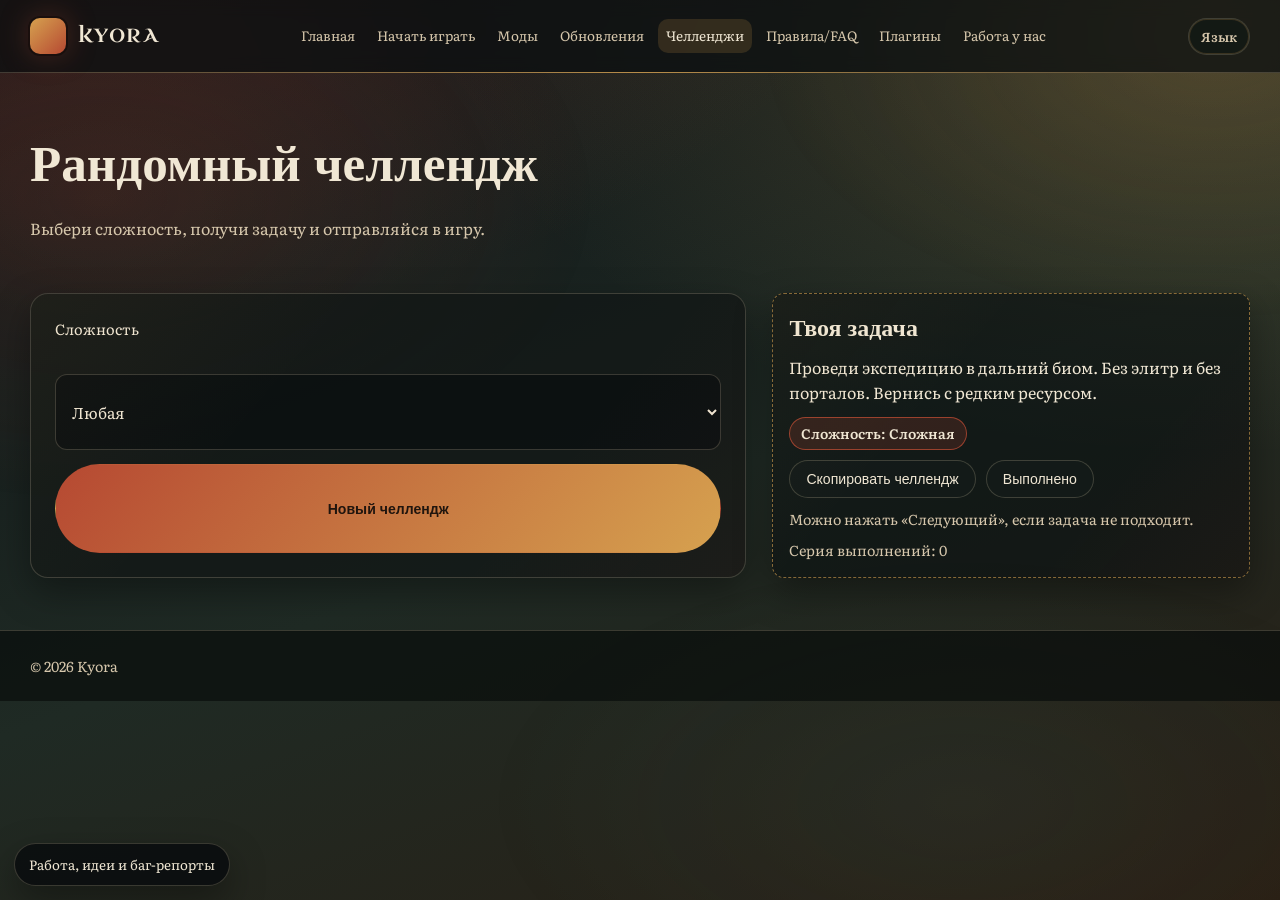
==== commit b70afa60: "гуглинг" ====
--- a/challenges.html
+++ b/challenges.html
@@ -3,16 +3,22 @@
 <head>
   <meta charset="UTF-8">
   <meta name="viewport" content="width=device-width, initial-scale=1.0">
-  <title>RusLand — Рандомные челленджи</title>
-  <meta name="description" content="Генератор челленджей для игроков RusLand: рандомные цели с разной сложностью без серверных наград.">
+  <title>Kyora — Рандомные челленджи</title>
+  <meta name="description" content="Генератор челленджей для игроков Kyora: рандомные цели с разной сложностью без серверных наград.">
+  <meta name="robots" content="index, follow">
+  <meta name="referrer" content="strict-origin-when-cross-origin">
+  <meta name="theme-color" content="#1c1930">
+  <link rel="canonical" href="https://slimefrozik.github.io/kyora/challenges.html">
   <meta property="og:type" content="website">
-  <meta property="og:title" content="RusLand — Рандомные челленджи">
-  <meta property="og:description" content="Сгенерируй цель на вечер и играй по своим правилам.">
-  <meta property="og:image" content="assets/og-cover.svg">
+  <meta property="og:title" content="Kyora — Рандомные челленджи">
+  <meta property="og:description" content="Генератор челленджей для игроков Kyora: рандомные цели с разной сложностью без серверных наград.">
+  <meta property="og:url" content="https://slimefrozik.github.io/kyora/challenges.html">
+  <meta property="og:site_name" content="Kyora">
+  <meta property="og:image" content="https://slimefrozik.github.io/kyora/assets/og-cover.svg">
   <meta property="twitter:card" content="summary_large_image">
-  <meta property="twitter:title" content="RusLand — Рандомные челленджи">
-  <meta property="twitter:description" content="Челленджи без наград — для фана, контента и прокачки навыков.">
-  <meta property="twitter:image" content="assets/og-cover.svg">
+  <meta property="twitter:title" content="Kyora — Рандомные челленджи">
+  <meta property="twitter:description" content="Генератор челленджей для игроков Kyora: рандомные цели с разной сложностью без серверных наград.">
+  <meta property="twitter:image" content="https://slimefrozik.github.io/kyora/assets/og-cover.svg">
   <link rel="icon" href="assets/favicon.svg" type="image/svg+xml">
   <link rel="preconnect" href="https://fonts.googleapis.com">
   <link rel="preconnect" href="https://fonts.gstatic.com" crossorigin>
@@ -24,8 +30,7 @@
 <body data-page="challenges">
   <header class="site-header">
     <div class="container topbar">
-      <a class="brand" href="index.html"><span class="brand-mark" aria-hidden="true"></span><span class="brand-text">RusLand</span></a>
-      <nav class="main-nav" id="primary-nav" aria-label="Main navigation">
+      <a class="brand" href="index.html"><span class="brand-mark" aria-hidden="true"></span><span class="brand-text">Kyora</span></a>      <nav class="main-nav" id="primary-nav" aria-label="Main navigation">
         <a href="index.html" data-i18n="nav.home">Главная</a>
         <a href="start.html" data-i18n="nav.start">Начать играть</a>
         <a href="mods.html" data-i18n="nav.mods">Моды</a>
@@ -39,14 +44,14 @@
         <div class="lang-menu" data-lang-menu>
           <button class="lang-toggle" type="button" data-lang-toggle data-i18n="common.lang" aria-expanded="false">Язык</button>
           <div class="lang-options" role="menu">
-            <button type="button" data-lang-switch="ru"><span class="flag">🇷🇺</span><span>RU</span></button>
-            <button type="button" data-lang-switch="ua"><span class="flag">🇺🇦</span><span>UA</span></button>
-            <button type="button" data-lang-switch="be"><span class="flag">🇧🇾</span><span>BE</span></button>
-            <button type="button" data-lang-switch="kk"><span class="flag">🇰🇿</span><span>KZ</span></button>
+            <button type="button" data-lang-switch="ru"><span class="flag">&#127479;&#127482;</span><span>RU</span></button>
+            <button type="button" data-lang-switch="ua"><span class="flag">&#127482;&#127462;</span><span>UA</span></button>
+            <button type="button" data-lang-switch="be"><span class="flag">&#127463;&#127486;</span><span>BE</span></button>
+            <button type="button" data-lang-switch="kk"><span class="flag">&#127472;&#127487;</span><span>KZ</span></button>
           </div>
         </div>
         <a class="pill-btn primary" href="index.html#apply-section" data-i18n="common.apply">Подать заявку</a>
-        <a class="pill-btn" data-discord-link target="_blank" rel="noopener noreferrer" data-i18n="common.discord">В Discord</a>
+        <a class="pill-btn" data-discord-link target="_blank" rel="noopener noreferrer" data-i18n="common.discord">Discord (скоро)</a>
       </div>
     </div>
   </header>
@@ -91,12 +96,11 @@
     </section>
   </main>
 
-  <footer class="site-footer">
-    <div class="container footer-inner">
-      <span>© <span data-year></span> <span data-i18n="footer.rights">RusLand Server</span></span>
-      <span data-i18n="footer.note">prod. by AI</span>
-    </div>
-  </footer>
+  <footer class="site-footer">
+    <div class="container footer-inner">
+      <span>© 2026 Kyora</span>
+    </div>
+  </footer>
 
   <div class="toast" id="toast" role="status" aria-live="polite"></div>
 </body>
@@ -107,3 +111,11 @@
 
 
 
+
+
+
+
+
+
+
+
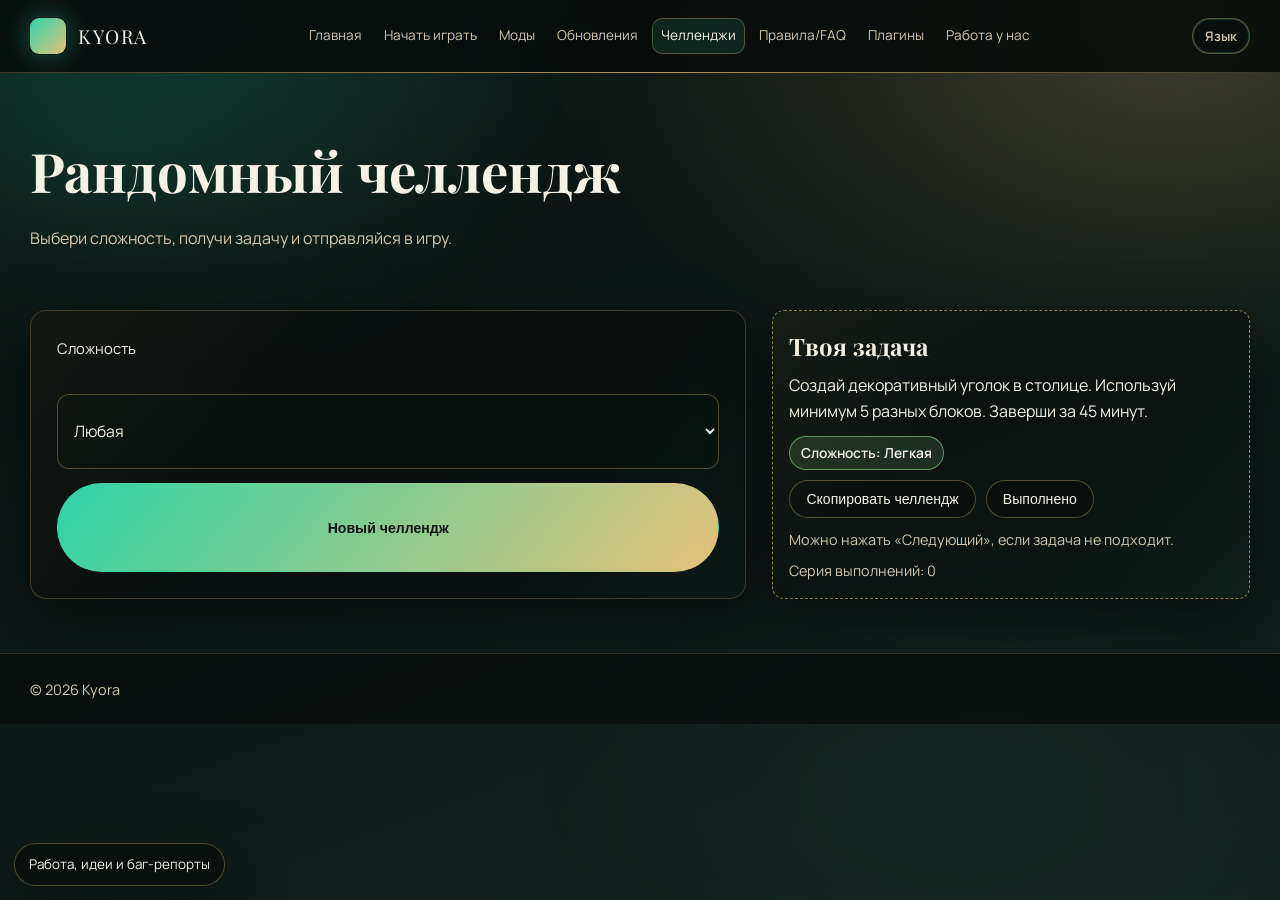
==== commit 9e6d30ed: "style" ====
--- a/challenges.html
+++ b/challenges.html
@@ -22,7 +22,7 @@
   <link rel="icon" href="assets/favicon.svg" type="image/svg+xml">
   <link rel="preconnect" href="https://fonts.googleapis.com">
   <link rel="preconnect" href="https://fonts.gstatic.com" crossorigin>
-  <link href="https://fonts.googleapis.com/css2?family=Literata:wght@400;500;600;700&family=Uncial+Antiqua&display=swap" rel="stylesheet">
+  <link href="https://fonts.googleapis.com/css2?family=Playfair+Display:wght@400;500;600;700&family=Manrope:wght@400;500;600;700&display=swap" rel="stylesheet">
   <link rel="stylesheet" href="assets/styles.css">
   <script src="data/telegram-config.js" defer></script>
   <script src="assets/app.js" defer></script>
@@ -119,3 +119,4 @@
 
 
 
+
--- a/assets/styles.css
+++ b/assets/styles.css
@@ -1,179 +1,182 @@
-:root {
-  --bg-1: #0e1317;
-  --bg-2: #1f2a24;
-  --bg-3: #2a1f14;
-  --paper: #f4eddc;
-  --ink: #1d1b19;
-  --text: #f0e7d4;
-  --text-muted: #d6c7ac;
-  --accent: #d6a14f;
-  --accent-2: #b64932;
-  --line: rgba(240, 220, 184, 0.2);
-  --card: rgba(18, 24, 22, 0.78);
-  --ok: #7bc47f;
-  --warn: #f1be6e;
-  --max-width: 1220px;
-  --radius: 18px;
-  --shadow: 0 14px 36px rgba(0, 0, 0, 0.35);
-}
-
-* {
-  box-sizing: border-box;
-}
-
-html {
-  scroll-behavior: smooth;
-}
-
-body {
-  margin: 0;
-  color: var(--text);
-  font-family: "Literata", "Times New Roman", serif;
-  line-height: 1.55;
-  background:
-    radial-gradient(1300px 680px at 7% -10%, rgba(182, 73, 50, 0.24), transparent 60%),
-    radial-gradient(1200px 700px at 95% 0%, rgba(214, 161, 79, 0.21), transparent 65%),
-    linear-gradient(160deg, var(--bg-1) 0%, var(--bg-2) 54%, var(--bg-3) 100%);
-  min-height: 100vh;
-}
-
-body::before {
-  content: "";
-  position: fixed;
-  inset: 0;
-  pointer-events: none;
-  opacity: 0.03;
-  background-image:
-    linear-gradient(0deg, transparent 24%, rgba(255, 255, 255, 0.15) 25%, transparent 26%),
-    linear-gradient(90deg, transparent 24%, rgba(255, 255, 255, 0.1) 25%, transparent 26%);
-  background-size: 28px 28px;
-}
-
-body::after {
-  content: "";
-  position: fixed;
-  inset: -20%;
-  pointer-events: none;
-  z-index: -1;
-  opacity: 0.45;
-  background:
-    radial-gradient(40% 35% at 20% 30%, rgba(182, 73, 50, 0.35), transparent 70%),
-    radial-gradient(35% 30% at 82% 18%, rgba(214, 161, 79, 0.28), transparent 74%),
-    radial-gradient(38% 28% at 68% 78%, rgba(80, 134, 128, 0.18), transparent 72%);
-  animation: auroraDrift 18s ease-in-out infinite alternate;
-}
-
-@keyframes auroraDrift {
-  from { transform: translate3d(-1.5%, -1.2%, 0) scale(1); }
-  to { transform: translate3d(1.5%, 1.2%, 0) scale(1.05); }
-}
-
-img {
-  max-width: 100%;
-  display: block;
-}
-
-a {
-  color: inherit;
-}
-
-.container {
-  width: min(var(--max-width), calc(100% - 32px));
-  margin: 0 auto;
-}
-
-.site-header {
-  position: sticky;
-  top: 0;
-  z-index: 50;
-  backdrop-filter: blur(8px);
-  background: rgba(10, 14, 16, 0.72);
-  border-bottom: 1px solid var(--line);
-}
-
-.site-header::after {
-  content: "";
-  position: absolute;
-  left: 0;
-  right: 0;
-  bottom: -1px;
-  height: 1px;
-  pointer-events: none;
-  background: linear-gradient(90deg, transparent, rgba(214, 161, 79, 0.8), transparent);
-}
-
-.topbar {
-  display: flex;
-  align-items: center;
-  justify-content: space-between;
-  gap: 12px;
-  min-height: 72px;
-  flex-wrap: wrap;
-}
-
-.brand {
-  display: inline-flex;
-  align-items: center;
-  gap: 12px;
-  text-decoration: none;
-}
-
-.brand-mark {
-  width: 36px;
-  height: 36px;
-  border-radius: 10px;
-  background: linear-gradient(135deg, var(--accent), var(--accent-2));
-  box-shadow: 0 0 0 2px rgba(0, 0, 0, 0.35), 0 0 30px rgba(182, 73, 50, 0.35);
-}
-
-.brand-text {
-  font-family: "Uncial Antiqua", serif;
-  font-size: 1.18rem;
-  letter-spacing: 0.06em;
-  text-transform: uppercase;
-}
-
-.main-nav {
-  display: flex;
-  align-items: center;
-  gap: 6px;
-  flex-wrap: wrap;
-  white-space: normal;
-  flex: 1 1 520px;
-  min-width: 0;
-  justify-content: center;
-  overflow: visible;
-}
-
-.main-nav a {
-  text-decoration: none;
-  color: var(--text-muted);
-  font-size: 0.9rem;
-  padding: 8px 9px;
-  border-radius: 10px;
-  transition: 180ms ease;
-}
-
-.main-nav a:hover,
-.main-nav a[aria-current="page"] {
-  color: var(--text);
-  background: rgba(214, 161, 79, 0.17);
-}
-
-.actions {
-  display: flex;
-  align-items: center;
-  gap: 8px;
-  flex-wrap: nowrap;
-  justify-content: flex-end;
-  flex: 0 0 auto;
-}
-
-.site-header .actions .pill-btn.primary,
-.site-header .actions a[data-discord-link] {
-  display: none;
-}
-
+﻿:root {
+  --bg-1: #0b1110;
+  --bg-2: #0f1a18;
+  --bg-3: #13221f;
+  --paper: #f6f1e6;
+  --ink: #101513;
+  --text: #f4f1e7;
+  --text-muted: #d2c7b0;
+  --accent: #2dd4a7;
+  --accent-2: #e6c27a;
+  --line: rgba(230, 194, 122, 0.28);
+  --card: rgba(9, 14, 13, 0.78);
+  --ok: #8ee0c2;
+  --warn: #e9b86a;
+  --max-width: 1220px;
+  --radius: 16px;
+  --shadow: 0 22px 58px rgba(4, 7, 6, 0.6);
+  --font-body: "Manrope", "Segoe UI", sans-serif;
+  --font-display: "Playfair Display", "Times New Roman", serif;
+}
+
+* {
+  box-sizing: border-box;
+}
+
+html {
+  scroll-behavior: smooth;
+}
+
+body {
+  margin: 0;
+  color: var(--text);
+  font-family: var(--font-body);
+  line-height: 1.6;
+  background:
+    radial-gradient(900px 520px at 12% -6%, rgba(45, 212, 167, 0.18), transparent 60%),
+    radial-gradient(960px 640px at 88% 0%, rgba(230, 194, 122, 0.16), transparent 62%),
+    linear-gradient(160deg, var(--bg-1) 0%, var(--bg-2) 55%, var(--bg-3) 100%);
+  min-height: 100vh;
+}
+
+body::before {
+  content: "";
+  position: fixed;
+  inset: 0;
+  pointer-events: none;
+  opacity: 0.04;
+  background-image:
+    linear-gradient(0deg, rgba(255, 255, 255, 0.08) 1px, transparent 1px),
+    linear-gradient(90deg, rgba(255, 255, 255, 0.05) 1px, transparent 1px);
+  background-size: 26px 26px;
+}
+
+body::after {
+  content: "";
+  position: fixed;
+  inset: -18%;
+  pointer-events: none;
+  z-index: -1;
+  opacity: 0.35;
+  background:
+    radial-gradient(38% 30% at 20% 24%, rgba(45, 212, 167, 0.3), transparent 70%),
+    radial-gradient(32% 26% at 82% 18%, rgba(230, 194, 122, 0.26), transparent 72%),
+    radial-gradient(34% 28% at 68% 78%, rgba(71, 138, 120, 0.22), transparent 72%);
+  animation: auroraDrift 18s ease-in-out infinite alternate;
+}
+
+@keyframes auroraDrift {
+  from { transform: translate3d(-1.4%, -1.2%, 0) scale(1); }
+  to { transform: translate3d(1.6%, 1.2%, 0) scale(1.04); }
+}
+
+img {
+  max-width: 100%;
+  display: block;
+}
+
+a {
+  color: inherit;
+}
+
+.container {
+  width: min(var(--max-width), calc(100% - 32px));
+  margin: 0 auto;
+}
+
+.site-header {
+  position: sticky;
+  top: 0;
+  z-index: 50;
+  backdrop-filter: blur(12px);
+  background: rgba(8, 12, 11, 0.86);
+  border-bottom: 1px solid rgba(230, 194, 122, 0.2);
+}
+
+.site-header::after {
+  content: "";
+  position: absolute;
+  left: 0;
+  right: 0;
+  bottom: -1px;
+  height: 1px;
+  pointer-events: none;
+  background: linear-gradient(90deg, transparent, rgba(230, 194, 122, 0.7), transparent);
+}
+
+.topbar {
+  display: flex;
+  align-items: center;
+  justify-content: space-between;
+  gap: 12px;
+  min-height: 72px;
+  flex-wrap: wrap;
+}
+
+.brand {
+  display: inline-flex;
+  align-items: center;
+  gap: 12px;
+  text-decoration: none;
+}
+
+.brand-mark {
+  width: 36px;
+  height: 36px;
+  border-radius: 9px;
+  background: linear-gradient(135deg, var(--accent), var(--accent-2));
+  box-shadow: 0 0 0 1px rgba(0, 0, 0, 0.45), 0 0 26px rgba(45, 212, 167, 0.4);
+}
+
+.brand-text {
+  font-family: var(--font-display);
+  font-size: 1.2rem;
+  letter-spacing: 0.08em;
+  text-transform: uppercase;
+}
+
+.main-nav {
+  display: flex;
+  align-items: center;
+  gap: 6px;
+  flex-wrap: wrap;
+  white-space: normal;
+  flex: 1 1 520px;
+  min-width: 0;
+  justify-content: center;
+  overflow: visible;
+}
+
+.main-nav a {
+  text-decoration: none;
+  color: var(--text-muted);
+  font-size: 0.88rem;
+  padding: 8px 10px;
+  border-radius: 10px;
+  transition: 180ms ease;
+}
+
+.main-nav a:hover,
+.main-nav a[aria-current="page"] {
+  color: var(--text);
+  background: rgba(45, 212, 167, 0.12);
+  border: 1px solid rgba(230, 194, 122, 0.32);
+}
+
+.actions {
+  display: flex;
+  align-items: center;
+  gap: 8px;
+  flex-wrap: nowrap;
+  justify-content: flex-end;
+  flex: 0 0 auto;
+}
+
+.site-header .actions .pill-btn.primary,
+.site-header .actions a[data-discord-link] {
+  display: none;
+}
+
 .lang-menu {
   position: relative;
   display: inline-flex;
@@ -181,8 +184,8 @@
 }
 
 .lang-toggle {
-  border: 1px solid var(--line);
-  background: rgba(17, 23, 21, 0.7);
+  border: 1px solid rgba(230, 194, 122, 0.4);
+  background: rgba(10, 16, 14, 0.8);
   color: var(--text-muted);
   padding: 8px 12px;
   border-radius: 999px;
@@ -190,12 +193,12 @@
   font-size: 0.82rem;
   font-weight: 600;
   cursor: pointer;
-  box-shadow: inset 0 0 0 1px rgba(214, 161, 79, 0.2);
+  box-shadow: inset 0 0 0 1px rgba(45, 212, 167, 0.2);
 }
 
 .lang-menu.is-open .lang-toggle {
-  color: #1f1610;
-  background: linear-gradient(90deg, var(--accent), #f2cb89);
+  color: #0f1513;
+  background: linear-gradient(90deg, var(--accent), var(--accent-2));
 }
 
 .lang-options {
@@ -206,8 +209,8 @@
   gap: 6px;
   padding: 8px;
   border-radius: 14px;
-  border: 1px solid var(--line);
-  background: rgba(10, 14, 16, 0.92);
+  border: 1px solid rgba(230, 194, 122, 0.35);
+  background: rgba(8, 12, 11, 0.96);
   box-shadow: var(--shadow);
   opacity: 0;
   transform: translateY(-6px);
@@ -242,923 +245,860 @@
 }
 
 .lang-options button.active {
-  color: #1f1610;
-  background: linear-gradient(90deg, var(--accent), #f2cb89);
+  color: #0f1513;
+  background: linear-gradient(90deg, var(--accent), var(--accent-2));
 }
 
 .lang-options .flag {
   font-size: 0.95rem;
   line-height: 1;
 }
-
-.pill-btn {
-  border: 1px solid var(--line);
-  background: rgba(20, 28, 26, 0.75);
-  color: var(--text);
-  border-radius: 999px;
-  padding: 10px 16px;
-  text-decoration: none;
-  font-size: 0.88rem;
-  cursor: pointer;
-}
-
-.pill-btn:hover {
-  border-color: rgba(214, 161, 79, 0.75);
-}
-
-.pill-btn.primary {
-  background: linear-gradient(130deg, var(--accent-2), var(--accent));
-  border-color: transparent;
-  color: #20150e;
-  font-weight: 700;
-  position: relative;
-  overflow: hidden;
-}
-
-.pill-btn.primary::after {
-  content: "";
-  position: absolute;
-  inset: 0;
-  transform: translateX(-110%);
-  background: linear-gradient(102deg, transparent 35%, rgba(255, 255, 255, 0.45) 50%, transparent 65%);
-}
-
-.pill-btn.primary:hover::after {
-  animation: btnSweep 700ms ease;
-}
-
-.pill-btn.is-compact {
-  padding: 6px 10px;
-  font-size: 0.8rem;
-}
-
-@keyframes btnSweep {
-  to {
-    transform: translateX(110%);
-  }
-}
-
-.hero {
-  padding: 80px 0 46px;
-}
-
-.hero-grid {
-  display: grid;
-  grid-template-columns: 1.2fr 0.8fr;
-  gap: 26px;
-  align-items: stretch;
-}
-
-.panel {
-  background: var(--card);
-  border: 1px solid var(--line);
-  border-radius: var(--radius);
-  padding: 24px;
-  box-shadow: var(--shadow);
-  position: relative;
-  overflow: clip;
-}
-
-.panel::before {
-  content: "";
-  position: absolute;
-  inset: 0;
-  pointer-events: none;
-  background: linear-gradient(130deg, rgba(214, 161, 79, 0.1), transparent 35%, transparent 70%, rgba(182, 73, 50, 0.1));
-  opacity: 0.45;
-  transition: opacity 260ms ease;
-}
-
-.panel:hover::before {
-  opacity: 0.7;
-}
-
-.react-spotlight-badge {
-  margin: 0 0 10px;
-  display: inline-flex;
-  padding: 4px 10px;
-  border-radius: 999px;
-  border: 1px solid rgba(214, 161, 79, 0.5);
-  color: var(--text-muted);
-  font-size: 0.82rem;
-}
-
-.react-spotlight-title {
-  margin: 0 0 8px;
-  font-family: "Uncial Antiqua", serif;
-  font-size: clamp(1.5rem, 3.8vw, 2.3rem);
-}
-
-.react-spotlight-subtitle {
-  margin: 0 0 14px;
-  color: var(--text-muted);
-}
-
-.react-spotlight-tabs {
-  display: flex;
-  flex-wrap: wrap;
-  gap: 8px;
-  margin-bottom: 12px;
-}
-
-.react-spotlight-tabs button {
-  border: 1px solid var(--line);
-  background: rgba(20, 28, 26, 0.62);
-  color: var(--text);
-  border-radius: 999px;
-  padding: 8px 12px;
-  cursor: pointer;
-  font-family: inherit;
-}
-
-.react-spotlight-tabs button.is-active {
-  border-color: rgba(214, 161, 79, 0.85);
-  background: rgba(214, 161, 79, 0.2);
-}
-
-.react-spotlight-points {
-  margin: 0;
-  padding-left: 20px;
-  display: grid;
-  gap: 7px;
-  color: var(--text);
-}
-
-.react-spotlight-cta {
-  margin-top: 14px;
-  display: inline-flex;
-  text-decoration: none;
-  border-radius: 12px;
-  padding: 10px 14px;
-  color: #24170f;
-  font-weight: 700;
-  background: linear-gradient(130deg, var(--accent-2), var(--accent));
-}
-
-.crest {
-  font-family: "Uncial Antiqua", serif;
-  font-size: clamp(2rem, 5.3vw, 4rem);
-  line-height: 1.1;
-  margin: 0 0 14px;
-  letter-spacing: 0.03em;
-}
-
-.subtitle {
-  color: var(--text-muted);
-  font-size: 1.06rem;
-  max-width: 62ch;
-  margin: 0 0 18px;
-}
-
-.stat-row {
-  display: flex;
-  flex-wrap: wrap;
-  gap: 10px;
-  margin-top: 16px;
-}
-
-.stat {
-  padding: 10px 12px;
-  border: 1px solid var(--line);
-  border-radius: 12px;
-  background: rgba(10, 15, 14, 0.5);
-  font-size: 0.92rem;
-}
-
-.stat.is-row {
-  display: flex;
-  align-items: center;
-  flex-wrap: wrap;
-  gap: 8px;
-}
-
-.cta-row {
-  display: flex;
-  flex-wrap: wrap;
-  gap: 10px;
-  margin-top: 22px;
-}
-
-.section {
-  padding: 30px 0 10px;
-}
-
-.section-title {
-  margin: 0 0 14px;
-  font-family: "Uncial Antiqua", serif;
-  font-size: clamp(1.5rem, 3.2vw, 2.2rem);
-  position: relative;
-  padding-bottom: 8px;
-}
-
-.section-title::after {
-  content: "";
-  position: absolute;
-  left: 0;
-  bottom: 0;
-  width: 74px;
-  height: 2px;
-  background: linear-gradient(90deg, var(--accent-2), var(--accent));
-  border-radius: 999px;
-}
-
-.section-subtitle {
-  margin: 0 0 22px;
-  color: var(--text-muted);
-}
-
-.feature-grid,
-.card-grid {
-  display: grid;
-  grid-template-columns: repeat(3, minmax(0, 1fr));
-  gap: 16px;
-}
-
-.card {
-  background: var(--card);
-  border: 1px solid var(--line);
-  border-radius: 16px;
-  padding: 18px;
-  box-shadow: var(--shadow);
-  transition: transform 220ms ease, border-color 220ms ease, box-shadow 220ms ease;
-}
-
-.card:hover {
-  transform: translateY(-3px);
-  border-color: rgba(214, 161, 79, 0.65);
-  box-shadow: 0 14px 34px rgba(0, 0, 0, 0.4), 0 0 0 1px rgba(214, 161, 79, 0.18) inset;
-}
-
-.card h3,
-.card h4 {
-  margin-top: 0;
-  margin-bottom: 10px;
-  font-family: "Uncial Antiqua", serif;
-  font-size: 1.1rem;
-}
-
-.card p {
-  margin: 0;
-  color: var(--text-muted);
-}
-
-.gallery {
-  display: grid;
-  grid-template-columns: repeat(12, minmax(0, 1fr));
-  grid-auto-rows: 90px;
-  gap: 12px;
-}
-
-.gallery figure {
-  margin: 0;
-  position: relative;
-  cursor: zoom-in;
-  border-radius: 14px;
-  overflow: hidden;
-  border: 1px solid var(--line);
-  background: rgba(0, 0, 0, 0.25);
-  transition: transform 240ms ease, border-color 240ms ease, box-shadow 240ms ease;
-}
-
-.gallery figure:hover {
-  transform: translateY(-3px);
-  border-color: rgba(214, 161, 79, 0.76);
-  box-shadow: 0 16px 36px rgba(0, 0, 0, 0.5);
-}
-
-.gallery img {
-  width: 100%;
-  height: 100%;
-  object-fit: cover;
-  transition: transform 780ms ease;
-}
-
-.gallery figure:hover img {
-  transform: scale(1.06);
-}
-
-.gallery figcaption {
-  position: absolute;
-  left: 0;
-  right: 0;
-  bottom: 0;
-  font-size: 0.88rem;
-  color: #f6eedf;
-  padding: 14px 12px 10px;
-  border-top: 0;
-  background: linear-gradient(to top, rgba(5, 8, 8, 0.9), rgba(5, 8, 8, 0));
-  text-shadow: 0 2px 8px rgba(0, 0, 0, 0.75);
-}
-
-.gallery .shot-1 {
-  grid-column: span 7;
-  grid-row: span 4;
-}
-
-.gallery .shot-2,
-.gallery .shot-3 {
-  grid-column: span 5;
-  grid-row: span 2;
-}
-
-.gallery .shot-4 {
-  grid-column: span 4;
-  grid-row: span 3;
-}
-
-.gallery .shot-5 {
-  grid-column: span 8;
-  grid-row: span 3;
-}
-
-.lightbox {
-  position: fixed;
-  inset: 0;
-  z-index: 120;
-  display: none;
-  align-items: center;
-  justify-content: center;
-  padding: 18px;
-  background: rgba(3, 5, 7, 0.84);
-  backdrop-filter: blur(6px);
-}
-
-.lightbox.open {
-  display: flex;
-}
-
-.lightbox img {
-  width: min(1280px, 94vw);
-  max-height: 82vh;
-  object-fit: contain;
-  border-radius: 14px;
-  border: 1px solid rgba(255, 255, 255, 0.25);
-  box-shadow: 0 24px 54px rgba(0, 0, 0, 0.7);
-}
-
-.lightbox button {
-  position: absolute;
-  top: 14px;
-  right: 14px;
-  border: 1px solid var(--line);
-  border-radius: 999px;
-  background: rgba(16, 22, 22, 0.86);
-  color: var(--text);
-  width: 40px;
-  height: 40px;
-  font-size: 1.2rem;
-  cursor: pointer;
-}
-
-.form-grid {
-  display: grid;
-  grid-template-columns: repeat(2, minmax(0, 1fr));
-  gap: 14px;
-}
-
-label {
-  display: grid;
-  gap: 8px;
-  font-size: 0.92rem;
-}
-
-input,
-textarea,
-select {
-  width: 100%;
-  border: 1px solid var(--line);
-  border-radius: 12px;
-  padding: 12px 12px;
-  background: rgba(11, 15, 16, 0.75);
-  color: var(--text);
-  font-family: inherit;
-  font-size: 0.98rem;
-}
-
-textarea {
-  min-height: 120px;
-  resize: vertical;
-}
-
-textarea[readonly] {
-  min-height: 145px;
-  background: rgba(12, 17, 16, 0.88);
-}
-
-.field-full {
-  grid-column: 1 / -1;
-}
-
-.form-note {
-  margin-top: 10px;
-  min-height: 1.4em;
-  font-size: 0.92rem;
-  color: var(--warn);
-}
-
-.stack {
-  display: grid;
-  gap: 14px;
-}
-
-.badge {
-  display: inline-flex;
-  align-items: center;
-  border-radius: 999px;
-  padding: 4px 9px;
-  font-size: 0.78rem;
-  border: 1px solid var(--line);
-  color: var(--text-muted);
-  background: rgba(255, 255, 255, 0.03);
-}
-
-.tag-row {
-  display: flex;
-  flex-wrap: wrap;
-  gap: 6px;
-  margin-top: 12px;
-}
-
-.meta {
-  font-size: 0.86rem;
-  color: var(--text-muted);
-}
-
-.page-intro {
-  padding: 52px 0 22px;
-}
-
-.page-intro h1 {
-  margin: 0 0 12px;
-  font-family: "Uncial Antiqua", serif;
-  font-size: clamp(2rem, 5vw, 3.2rem);
-}
-
-.page-intro p {
-  margin: 0;
-  color: var(--text-muted);
-}
-
-.filters {
-  display: grid;
-  grid-template-columns: 1.2fr 0.8fr;
-  gap: 12px;
-  margin-bottom: 18px;
-}
-
-.mods-grid {
-  display: grid;
-  grid-template-columns: repeat(2, minmax(0, 1fr));
-  gap: 14px;
-}
-
-.link-btn {
-  display: inline-flex;
-  align-items: center;
-  justify-content: center;
-  gap: 8px;
-  border-radius: 12px;
-  border: 1px solid var(--line);
-  text-decoration: none;
-  color: var(--text);
-  background: rgba(214, 161, 79, 0.1);
-  padding: 10px 12px;
-  margin-top: 12px;
-  font-size: 0.92rem;
-}
-
-.link-btn:hover {
-  border-color: rgba(214, 161, 79, 0.85);
-  background: rgba(214, 161, 79, 0.2);
-}
-
-.timeline {
-  display: grid;
-  gap: 14px;
-}
-
-.timeline .card {
-  position: relative;
-  overflow: hidden;
-}
-
-.timeline .card::before {
-  content: "";
-  position: absolute;
-  inset: 0 auto 0 0;
-  width: 4px;
-  background: linear-gradient(to bottom, var(--accent-2), var(--accent));
-}
-
-.challenge-box {
-  display: grid;
-  gap: 14px;
-}
-
-.challenge-actions,
-.challenge-result-actions {
-  display: flex;
-  flex-wrap: wrap;
-  gap: 10px;
-}
-
+
+.pill-btn {
+  border: 1px solid rgba(230, 194, 122, 0.35);
+  background: rgba(10, 16, 14, 0.8);
+  color: var(--text);
+  border-radius: 999px;
+  padding: 10px 16px;
+  text-decoration: none;
+  font-size: 0.88rem;
+  cursor: pointer;
+  transition: 180ms ease;
+}
+
+.pill-btn:hover {
+  border-color: rgba(230, 194, 122, 0.9);
+  box-shadow: 0 10px 20px rgba(6, 10, 9, 0.45);
+}
+
+.pill-btn.primary {
+  background: linear-gradient(130deg, var(--accent), var(--accent-2));
+  border-color: transparent;
+  color: #0f1513;
+  font-weight: 700;
+  position: relative;
+  overflow: hidden;
+}
+
+.pill-btn.primary::after {
+  content: "";
+  position: absolute;
+  inset: 0;
+  transform: translateX(-110%);
+  background: linear-gradient(102deg, transparent 35%, rgba(255, 255, 255, 0.45) 50%, transparent 65%);
+}
+
+.pill-btn.primary:hover::after {
+  animation: btnSweep 700ms ease;
+}
+
+.pill-btn.is-compact {
+  padding: 6px 10px;
+  font-size: 0.8rem;
+}
+
+@keyframes btnSweep {
+  to {
+    transform: translateX(110%);
+  }
+}
+
+.hero {
+  padding: 84px 0 52px;
+}
+
+.hero-grid {
+  display: grid;
+  grid-template-columns: 1.2fr 0.8fr;
+  gap: 26px;
+  align-items: stretch;
+}
+
+.panel {
+  background: var(--card);
+  border: 1px solid rgba(230, 194, 122, 0.25);
+  border-radius: var(--radius);
+  padding: 26px;
+  box-shadow: var(--shadow);
+  position: relative;
+  overflow: clip;
+}
+
+.panel::before {
+  content: "";
+  position: absolute;
+  inset: 0;
+  pointer-events: none;
+  background: linear-gradient(130deg, rgba(230, 194, 122, 0.12), transparent 35%, transparent 70%, rgba(45, 212, 167, 0.12));
+  opacity: 0.45;
+  transition: opacity 260ms ease;
+}
+
+.panel:hover::before {
+  opacity: 0.7;
+}
+
+.react-spotlight-badge {
+  margin: 0 0 10px;
+  display: inline-flex;
+  padding: 4px 10px;
+  border-radius: 999px;
+  border: 1px solid rgba(230, 194, 122, 0.5);
+  color: var(--text-muted);
+  font-size: 0.82rem;
+}
+
+.react-spotlight-title {
+  margin: 0 0 8px;
+  font-family: var(--font-display);
+  font-size: clamp(1.6rem, 3.8vw, 2.4rem);
+}
+
+.react-spotlight-subtitle {
+  margin: 0 0 14px;
+  color: var(--text-muted);
+}
+
+.react-spotlight-tabs {
+  display: flex;
+  flex-wrap: wrap;
+  gap: 8px;
+  margin-bottom: 12px;
+}
+
+.react-spotlight-tabs button {
+  border: 1px solid rgba(230, 194, 122, 0.32);
+  background: rgba(12, 18, 16, 0.72);
+  color: var(--text);
+  border-radius: 999px;
+  padding: 8px 12px;
+  cursor: pointer;
+  font-family: inherit;
+}
+
+.react-spotlight-tabs button.is-active {
+  border-color: rgba(230, 194, 122, 0.85);
+  background: rgba(45, 212, 167, 0.16);
+}
+
+.react-spotlight-points {
+  margin: 0;
+  padding-left: 20px;
+  display: grid;
+  gap: 7px;
+  color: var(--text);
+}
+
+.react-spotlight-cta {
+  margin-top: 14px;
+  display: inline-flex;
+  text-decoration: none;
+  border-radius: 12px;
+  padding: 10px 14px;
+  color: #0f1513;
+  font-weight: 700;
+  background: linear-gradient(130deg, var(--accent), var(--accent-2));
+}
+
+.crest {
+  font-family: var(--font-display);
+  font-size: clamp(2.2rem, 5.2vw, 4.2rem);
+  line-height: 1.08;
+  margin: 0 0 14px;
+  letter-spacing: 0.02em;
+}
+
+.subtitle {
+  color: var(--text-muted);
+  font-size: 1.05rem;
+  max-width: 62ch;
+  margin: 0 0 18px;
+}
+
+.stat-row {
+  display: flex;
+  flex-wrap: wrap;
+  gap: 10px;
+  margin-top: 16px;
+}
+
+.stat {
+  padding: 10px 12px;
+  border: 1px solid rgba(230, 194, 122, 0.28);
+  border-radius: 12px;
+  background: rgba(9, 14, 13, 0.55);
+  font-size: 0.92rem;
+}
+
+.stat.is-row {
+  display: flex;
+  align-items: center;
+  flex-wrap: wrap;
+  gap: 8px;
+}
+
+.cta-row {
+  display: flex;
+  flex-wrap: wrap;
+  gap: 10px;
+  margin-top: 22px;
+}
+
+.section {
+  padding: 34px 0 12px;
+}
+
+.section-title {
+  margin: 0 0 14px;
+  font-family: var(--font-display);
+  font-size: clamp(1.6rem, 3.1vw, 2.3rem);
+  position: relative;
+  padding-bottom: 10px;
+}
+
+.section-title::after {
+  content: "";
+  position: absolute;
+  left: 0;
+  bottom: 0;
+  width: 74px;
+  height: 2px;
+  background: linear-gradient(90deg, var(--accent), var(--accent-2));
+  border-radius: 999px;
+}
+
+.section-subtitle {
+  margin: 0 0 22px;
+  color: var(--text-muted);
+}
+
+.feature-grid,
+.card-grid {
+  display: grid;
+  grid-template-columns: repeat(3, minmax(0, 1fr));
+  gap: 16px;
+}
+
+.card {
+  background: rgba(9, 14, 13, 0.7);
+  border: 1px solid rgba(230, 194, 122, 0.22);
+  border-radius: 16px;
+  padding: 20px;
+  box-shadow: var(--shadow);
+  transition: transform 220ms ease, border-color 220ms ease, box-shadow 220ms ease;
+}
+
+.card:hover {
+  transform: translateY(-3px);
+  border-color: rgba(230, 194, 122, 0.6);
+  box-shadow: 0 16px 38px rgba(3, 5, 4, 0.5), 0 0 0 1px rgba(230, 194, 122, 0.14) inset;
+}
+
+.card h3,
+.card h4 {
+  margin-top: 0;
+  margin-bottom: 10px;
+  font-family: var(--font-display);
+  font-size: 1.1rem;
+}
+
+.card p {
+  margin: 0;
+  color: var(--text-muted);
+}
+
+.gallery {
+  display: grid;
+  grid-template-columns: repeat(12, minmax(0, 1fr));
+  grid-auto-rows: 90px;
+  gap: 12px;
+}
+
+.gallery figure {
+  margin: 0;
+  position: relative;
+  cursor: zoom-in;
+  border-radius: 14px;
+  overflow: hidden;
+  border: 1px solid rgba(230, 194, 122, 0.25);
+  background: rgba(0, 0, 0, 0.25);
+  transition: transform 240ms ease, border-color 240ms ease, box-shadow 240ms ease;
+}
+
+.gallery figure:hover {
+  transform: translateY(-3px);
+  border-color: rgba(230, 194, 122, 0.76);
+  box-shadow: 0 16px 36px rgba(4, 6, 5, 0.6);
+}
+
+.gallery img {
+  width: 100%;
+  height: 100%;
+  object-fit: cover;
+  transition: transform 780ms ease;
+}
+
+.gallery figure:hover img {
+  transform: scale(1.06);
+}
+
+.gallery figcaption {
+  position: absolute;
+  left: 0;
+  right: 0;
+  bottom: 0;
+  font-size: 0.88rem;
+  color: #f6eedf;
+  padding: 14px 12px 10px;
+  border-top: 0;
+  background: linear-gradient(to top, rgba(5, 8, 8, 0.9), rgba(5, 8, 8, 0));
+  text-shadow: 0 2px 8px rgba(0, 0, 0, 0.75);
+}
+
+.gallery .shot-1 {
+  grid-column: span 7;
+  grid-row: span 4;
+}
+
+.gallery .shot-2,
+.gallery .shot-3 {
+  grid-column: span 5;
+  grid-row: span 2;
+}
+
+.gallery .shot-4 {
+  grid-column: span 4;
+  grid-row: span 3;
+}
+
+.gallery .shot-5 {
+  grid-column: span 8;
+  grid-row: span 3;
+}
+
+.lightbox {
+  position: fixed;
+  inset: 0;
+  z-index: 120;
+  display: none;
+  align-items: center;
+  justify-content: center;
+  padding: 18px;
+  background: rgba(6, 5, 12, 0.86);
+  backdrop-filter: blur(6px);
+}
+
+.lightbox.open {
+  display: flex;
+}
+
+.lightbox img {
+  width: min(1280px, 94vw);
+  max-height: 82vh;
+  object-fit: contain;
+  border-radius: 14px;
+  border: 1px solid rgba(255, 255, 255, 0.25);
+  box-shadow: 0 24px 54px rgba(0, 0, 0, 0.7);
+}
+
+.lightbox button {
+  position: absolute;
+  top: 14px;
+  right: 14px;
+  border: 1px solid rgba(230, 194, 122, 0.35);
+  border-radius: 999px;
+  background: rgba(12, 18, 16, 0.86);
+  color: var(--text);
+  width: 40px;
+  height: 40px;
+  font-size: 1.2rem;
+  cursor: pointer;
+}
+
+.form-grid {
+  display: grid;
+  grid-template-columns: repeat(2, minmax(0, 1fr));
+  gap: 14px;
+}
+
+label {
+  display: grid;
+  gap: 8px;
+  font-size: 0.92rem;
+}
+
+input,
+textarea,
+select {
+  width: 100%;
+  border: 1px solid rgba(230, 194, 122, 0.32);
+  border-radius: 12px;
+  padding: 12px 12px;
+  background: rgba(10, 16, 14, 0.75);
+  color: var(--text);
+  font-family: inherit;
+  font-size: 0.98rem;
+}
+
+textarea {
+  min-height: 120px;
+  resize: vertical;
+}
+
+textarea[readonly] {
+  min-height: 145px;
+  background: rgba(12, 18, 16, 0.88);
+}
+
+.field-full {
+  grid-column: 1 / -1;
+}
+
+.form-note {
+  margin-top: 10px;
+  min-height: 1.4em;
+  font-size: 0.92rem;
+  color: var(--warn);
+}
+
+.stack {
+  display: grid;
+  gap: 14px;
+}
+
+.badge {
+  display: inline-flex;
+  align-items: center;
+  border-radius: 999px;
+  padding: 4px 9px;
+  font-size: 0.78rem;
+  border: 1px solid rgba(230, 194, 122, 0.35);
+  color: var(--text-muted);
+  background: rgba(255, 255, 255, 0.03);
+}
+
+.tag-row {
+  display: flex;
+  flex-wrap: wrap;
+  gap: 6px;
+  margin-top: 12px;
+}
+
+.meta {
+  font-size: 0.86rem;
+  color: var(--text-muted);
+}
+
+.page-intro {
+  padding: 54px 0 24px;
+}
+
+.page-intro h1 {
+  margin: 0 0 12px;
+  font-family: var(--font-display);
+  font-size: clamp(2.2rem, 5vw, 3.4rem);
+}
+
+.page-intro p {
+  margin: 0;
+  color: var(--text-muted);
+}
+
+.filters {
+  display: grid;
+  grid-template-columns: 1.2fr 0.8fr;
+  gap: 12px;
+  margin-bottom: 18px;
+}
+
+.mods-grid {
+  display: grid;
+  grid-template-columns: repeat(2, minmax(0, 1fr));
+  gap: 14px;
+}
+
+.link-btn {
+  display: inline-flex;
+  align-items: center;
+  justify-content: center;
+  gap: 8px;
+  border-radius: 12px;
+  border: 1px solid rgba(230, 194, 122, 0.35);
+  text-decoration: none;
+  color: var(--text);
+  background: rgba(45, 212, 167, 0.12);
+  padding: 10px 12px;
+  margin-top: 12px;
+  font-size: 0.92rem;
+}
+
+.link-btn:hover {
+  border-color: rgba(230, 194, 122, 0.85);
+  background: rgba(45, 212, 167, 0.2);
+}
+
+.timeline {
+  display: grid;
+  gap: 14px;
+}
+
+.timeline .card {
+  position: relative;
+  overflow: hidden;
+}
+
+.timeline .card::before {
+  content: "";
+  position: absolute;
+  inset: 0 auto 0 0;
+  width: 4px;
+  background: linear-gradient(to bottom, var(--accent), var(--accent-2));
+}
+
+.challenge-box {
+  display: grid;
+  gap: 14px;
+}
+
+.challenge-actions,
+.challenge-result-actions {
+  display: flex;
+  flex-wrap: wrap;
+  gap: 10px;
+}
+
 .challenge-actions .pill-btn.primary {
   min-width: 0;
   width: 100%;
   flex: 1 1 100%;
 }
-
-.challenge-result {
-  border: 1px dashed rgba(214, 161, 79, 0.6);
-  border-radius: 12px;
-  padding: 16px;
-  background: rgba(9, 14, 15, 0.55);
+
+.challenge-result {
+  border: 1px dashed rgba(230, 194, 122, 0.6);
+  border-radius: 12px;
+  padding: 16px;
+  background: rgba(10, 16, 14, 0.55);
+}
+
+.challenge-title {
+  margin: 0 0 8px;
+  font-family: var(--font-display);
+}
+
+.challenge-text {
+  margin: 0;
+  color: var(--text);
+}
+
+.challenge-badge {
+  display: inline-flex;
+  align-items: center;
+  width: fit-content;
+  margin: 12px 0 10px;
+  padding: 5px 11px;
+  border-radius: 999px;
+  border: 1px solid rgba(230, 194, 122, 0.55);
+  background: rgba(230, 194, 122, 0.14);
+  color: var(--text);
+  font-weight: 600;
+}
+
+.challenge-badge.is-easy {
+  border-color: rgba(123, 196, 127, 0.7);
+  background: rgba(123, 196, 127, 0.16);
+}
+
+.challenge-badge.is-medium {
+  border-color: rgba(230, 194, 122, 0.7);
+  background: rgba(230, 194, 122, 0.18);
+}
+
+.challenge-badge.is-hard {
+  border-color: rgba(155, 100, 230, 0.8);
+  background: rgba(155, 100, 230, 0.2);
+}
+
+.challenge-note {
+  margin: 10px 0 0;
+  color: var(--text-muted);
+  font-size: 0.9rem;
+}
+
+.challenge-streak {
+  margin: 8px 0 0;
+  font-size: 0.9rem;
+  color: var(--text-muted);
+}
+
+.rules-list {
+  margin: 0;
+  padding-left: 20px;
+  display: grid;
+  gap: 10px;
+}
+
+details {
+  border: 1px solid rgba(230, 194, 122, 0.32);
+  border-radius: 12px;
+  background: rgba(10, 16, 14, 0.65);
+  padding: 10px 14px;
+}
+
+summary {
+  cursor: pointer;
+  font-weight: 700;
+}
+
+details p {
+  color: var(--text-muted);
+}
+
+.plugins-table-wrap {
+  overflow-x: auto;
+  border: 1px solid rgba(230, 194, 122, 0.32);
+  border-radius: 12px;
+}
+
+table {
+  width: 100%;
+  border-collapse: collapse;
+  min-width: 760px;
+  background: rgba(10, 16, 14, 0.65);
+}
+
+th,
+td {
+  padding: 12px;
+  border-bottom: 1px solid rgba(230, 194, 122, 0.22);
+  text-align: left;
+  font-size: 0.92rem;
+}
+
+th {
+  font-family: var(--font-display);
+  color: var(--text-muted);
+  background: rgba(255, 255, 255, 0.03);
+}
+
+tr:hover td {
+  background: rgba(45, 212, 167, 0.08);
+}
+
+.empty-state {
+  color: var(--text-muted);
+  padding: 12px;
+  text-align: center;
+}
+
+.site-footer {
+  margin-top: 42px;
+  border-top: 1px solid rgba(230, 194, 122, 0.2);
+  background: rgba(8, 12, 11, 0.75);
+}
+
+.footer-inner {
+  min-height: 70px;
+  display: flex;
+  align-items: center;
+  justify-content: space-between;
+  gap: 10px;
+  flex-wrap: wrap;
+  color: var(--text-muted);
+  font-size: 0.9rem;
+}
+
+.toast {
+  position: fixed;
+  right: 16px;
+  bottom: 16px;
+  z-index: 90;
+  min-width: 240px;
+  max-width: min(420px, calc(100% - 32px));
+  border: 1px solid rgba(230, 194, 122, 0.32);
+  border-radius: 12px;
+  background: rgba(10, 16, 14, 0.95);
+  color: var(--text);
+  padding: 12px 14px;
+  box-shadow: var(--shadow);
+  transform: translateY(20px);
+  opacity: 0;
+  pointer-events: none;
+  transition: 220ms ease;
+}
+
+.toast.show {
+  transform: translateY(0);
+  opacity: 1;
+}
+
+.feedback-fab {
+  position: fixed;
+  left: 14px;
+  bottom: 14px;
+  z-index: 72;
+  display: inline-flex;
+  align-items: center;
+  border: 1px solid rgba(230, 194, 122, 0.32);
+  border-radius: 999px;
+  padding: 10px 14px;
+  background: rgba(10, 16, 14, 0.9);
+  color: var(--text);
+  text-decoration: none;
+  font-size: 0.84rem;
+  box-shadow: var(--shadow);
+}
+
+.feedback-fab:hover {
+  border-color: rgba(230, 194, 122, 0.8);
+}
+
+.reveal {
+  opacity: 1;
+  transform: none;
+}
+
+.js-enabled .reveal {
+  opacity: 0;
+  transform: translateY(18px);
+  transition: 380ms ease;
+}
+
+.js-enabled .reveal.visible {
+  opacity: 1;
+  transform: translateY(0);
+}
+
+@media (max-width: 1400px) {
+  .main-nav a {
+    padding: 6px 8px;
+    font-size: 0.85rem;
+  }
+}
+
+@media (max-width: 1600px) {
+  .actions [data-copy-ip] {
+    display: none;
+  }
+}
+
+@media (max-width: 1080px) {
+  .topbar {
+    align-items: flex-start;
+  }
+
+  .brand {
+    order: 1;
+  }
+
+  .actions {
+    order: 2;
+    width: 100%;
+    justify-content: flex-start;
+  }
+
+  .main-nav {
+    order: 3;
+    width: 100%;
+    justify-content: flex-start;
+  }
+
+  .hero-grid,
+  .feature-grid,
+  .card-grid,
+  .gallery,
+  .form-grid,
+  .mods-grid {
+    grid-template-columns: repeat(2, minmax(0, 1fr));
+  }
+
+  .gallery {
+    grid-template-columns: repeat(6, minmax(0, 1fr));
+    grid-auto-rows: 84px;
+  }
+
+  .gallery .shot-1,
+  .gallery .shot-2,
+  .gallery .shot-3,
+  .gallery .shot-4,
+  .gallery .shot-5 {
+    grid-column: span 3;
+    grid-row: span 2;
+  }
+}
+
+@media (max-width: 760px) {
+  main {
+    padding-bottom: 74px;
+  }
+
+  .actions {
+    gap: 6px;
+    justify-content: flex-start;
+  }
+
+  .hero {
+    padding-top: 46px;
+  }
+
+  .hero-grid,
+  .feature-grid,
+  .card-grid,
+  .gallery,
+  .form-grid,
+  .mods-grid,
+  .filters {
+    grid-template-columns: 1fr;
+  }
+
+  .challenge-actions .pill-btn,
+  .challenge-result-actions .pill-btn {
+    width: 100%;
+    justify-content: center;
+  }
+
+  .gallery {
+    grid-template-columns: 1fr;
+    grid-auto-rows: auto;
+  }
+
+  .gallery .shot-1,
+  .gallery .shot-2,
+  .gallery .shot-3,
+  .gallery .shot-4,
+  .gallery .shot-5 {
+    grid-column: auto;
+    grid-row: auto;
+  }
+
+  .gallery img {
+    aspect-ratio: 16 / 9;
+  }
+
+  .actions [data-copy-ip] {
+    display: none;
+  }
+
+  .feedback-fab {
+    left: 8px;
+    bottom: calc(8px + env(safe-area-inset-bottom, 0px));
+    padding: 8px 11px;
+    font-size: 0.8rem;
+  }
+
+  .footer-inner {
+    align-items: flex-start;
+  }
+}
+
+@media (prefers-reduced-motion: reduce) {
+  *, *::before, *::after {
+    animation: none !important;
+    transition: none !important;
+    scroll-behavior: auto !important;
+  }
+
+  .js-enabled .reveal {
+    opacity: 1;
+    transform: none;
+  }
 }
-
-.challenge-title {
-  margin: 0 0 8px;
-  font-family: "Uncial Antiqua", serif;
-}
-
-.challenge-text {
-  margin: 0;
-  color: var(--text);
-}
-
-.challenge-badge {
-  display: inline-flex;
-  align-items: center;
-  width: fit-content;
-  margin: 12px 0 10px;
-  padding: 5px 11px;
-  border-radius: 999px;
-  border: 1px solid rgba(214, 161, 79, 0.55);
-  background: rgba(214, 161, 79, 0.12);
-  color: var(--text);
-  font-weight: 600;
-}
-
-.challenge-badge.is-easy {
-  border-color: rgba(123, 196, 127, 0.7);
-  background: rgba(123, 196, 127, 0.16);
-}
-
-.challenge-badge.is-medium {
-  border-color: rgba(214, 161, 79, 0.7);
-  background: rgba(214, 161, 79, 0.16);
-}
-
-.challenge-badge.is-hard {
-  border-color: rgba(182, 73, 50, 0.8);
-  background: rgba(182, 73, 50, 0.2);
-}
-
-.challenge-note {
-  margin: 10px 0 0;
-  color: var(--text-muted);
-  font-size: 0.9rem;
-}
-
-.challenge-streak {
-  margin: 8px 0 0;
-  font-size: 0.9rem;
-  color: var(--text-muted);
-}
-
-.rules-list {
-  margin: 0;
-  padding-left: 20px;
-  display: grid;
-  gap: 10px;
-}
-
-details {
-  border: 1px solid var(--line);
-  border-radius: 12px;
-  background: rgba(12, 17, 16, 0.65);
-  padding: 10px 14px;
-}
-
-summary {
-  cursor: pointer;
-  font-weight: 700;
-}
-
-details p {
-  color: var(--text-muted);
-}
-
-.plugins-table-wrap {
-  overflow-x: auto;
-  border: 1px solid var(--line);
-  border-radius: 12px;
-}
-
-table {
-  width: 100%;
-  border-collapse: collapse;
-  min-width: 760px;
-  background: rgba(9, 13, 12, 0.65);
-}
-
-th,
-td {
-  padding: 12px;
-  border-bottom: 1px solid var(--line);
-  text-align: left;
-  font-size: 0.92rem;
-}
-
-th {
-  font-family: "Uncial Antiqua", serif;
-  color: var(--text-muted);
-  background: rgba(255, 255, 255, 0.03);
-}
-
-tr:hover td {
-  background: rgba(214, 161, 79, 0.08);
-}
-
-.empty-state {
-  color: var(--text-muted);
-  padding: 12px;
-  text-align: center;
-}
-
-.site-footer {
-  margin-top: 42px;
-  border-top: 1px solid var(--line);
-  background: rgba(9, 13, 12, 0.7);
-}
-
-.footer-inner {
-  min-height: 70px;
-  display: flex;
-  align-items: center;
-  justify-content: space-between;
-  gap: 10px;
-  flex-wrap: wrap;
-  color: var(--text-muted);
-  font-size: 0.9rem;
-}
-
-.toast {
-  position: fixed;
-  right: 16px;
-  bottom: 16px;
-  z-index: 90;
-  min-width: 240px;
-  max-width: min(420px, calc(100% - 32px));
-  border: 1px solid var(--line);
-  border-radius: 12px;
-  background: rgba(16, 23, 20, 0.95);
-  color: var(--text);
-  padding: 12px 14px;
-  box-shadow: var(--shadow);
-  transform: translateY(20px);
-  opacity: 0;
-  pointer-events: none;
-  transition: 220ms ease;
-}
-
-.toast.show {
-  transform: translateY(0);
-  opacity: 1;
-}
-
-.music-player {
-  position: fixed;
-  right: 14px;
-  top: 14px;
-  z-index: 70;
-  display: inline-flex;
-  align-items: center;
-  gap: 8px;
-  background: rgba(10, 14, 15, 0.9);
-  border: 1px solid var(--line);
-  border-radius: 999px;
-  padding: 6px 8px;
-  box-shadow: var(--shadow);
-}
-
-.music-toggle {
-  width: 36px;
-  height: 36px;
-  border-radius: 50%;
-  border: 1px solid var(--line);
-  background: rgba(23, 34, 31, 0.9);
-  color: var(--text);
-  cursor: pointer;
-  font-size: 1rem;
-}
-
-.music-player.is-playing .music-toggle {
-  background: linear-gradient(130deg, var(--accent-2), var(--accent));
-  color: #21150d;
-  border-color: transparent;
-}
-
-.music-label {
-  font-size: 0.8rem;
-  color: var(--text-muted);
-  padding-right: 8px;
-}
-
-.music-volume {
-  width: 90px;
-  accent-color: var(--accent);
-}
-
-.feedback-fab {
-  position: fixed;
-  left: 14px;
-  bottom: 14px;
-  z-index: 72;
-  display: inline-flex;
-  align-items: center;
-  border: 1px solid var(--line);
-  border-radius: 999px;
-  padding: 10px 14px;
-  background: rgba(10, 14, 15, 0.9);
-  color: var(--text);
-  text-decoration: none;
-  font-size: 0.84rem;
-  box-shadow: var(--shadow);
-}
-
-.feedback-fab:hover {
-  border-color: rgba(214, 161, 79, 0.8);
-}
-
-.reveal {
-  opacity: 1;
-  transform: none;
-}
-
-.js-enabled .reveal {
-  opacity: 0;
-  transform: translateY(18px);
-  transition: 380ms ease;
-}
-
-.js-enabled .reveal.visible {
-  opacity: 1;
-  transform: translateY(0);
-}
-
-@media (max-width: 1400px) {
-  .main-nav a {
-    padding: 6px 8px;
-    font-size: 0.85rem;
-  }
-}
-
-@media (max-width: 1600px) {
-  .actions [data-copy-ip] {
-    display: none;
-  }
-}
-
-@media (max-width: 1080px) {
-  .topbar {
-    align-items: flex-start;
-  }
-
-  .brand {
-    order: 1;
-  }
-
-  .actions {
-    order: 2;
-    width: 100%;
-    justify-content: flex-start;
-  }
-
-  .main-nav {
-    order: 3;
-    width: 100%;
-    justify-content: flex-start;
-  }
-  .hero-grid,
-  .feature-grid,
-  .card-grid,
-  .gallery,
-  .form-grid,
-  .mods-grid {
-    grid-template-columns: repeat(2, minmax(0, 1fr));
-  }
-
-  .gallery {
-    grid-template-columns: repeat(6, minmax(0, 1fr));
-    grid-auto-rows: 84px;
-  }
-
-  .gallery .shot-1,
-  .gallery .shot-2,
-  .gallery .shot-3,
-  .gallery .shot-4,
-  .gallery .shot-5 {
-    grid-column: span 3;
-    grid-row: span 2;
-  }
-}
-
-@media (max-width: 760px) {
-  main {
-    padding-bottom: 74px;
-  }
-
-  .actions {
-    gap: 6px;
-    justify-content: flex-start;
-  }
-
-  .hero {
-    padding-top: 46px;
-  }
-
-  .hero-grid,
-  .feature-grid,
-  .card-grid,
-  .gallery,
-  .form-grid,
-  .mods-grid,
-  .filters {
-    grid-template-columns: 1fr;
-  }
-
-  .challenge-actions .pill-btn,
-  .challenge-result-actions .pill-btn {
-    width: 100%;
-    justify-content: center;
-  }
-
-  .gallery {
-    grid-template-columns: 1fr;
-    grid-auto-rows: auto;
-  }
-
-  .gallery .shot-1,
-  .gallery .shot-2,
-  .gallery .shot-3,
-  .gallery .shot-4,
-  .gallery .shot-5 {
-    grid-column: auto;
-    grid-row: auto;
-  }
-
-  .gallery img {
-    aspect-ratio: 16 / 9;
-  }
-
-  .actions [data-copy-ip] {
-    display: none;
-  }
-
-  .music-player {
-    right: 8px;
-    top: calc(8px + env(safe-area-inset-top, 0px));
-    gap: 6px;
-    padding: 4px 6px;
-    border-radius: 999px;
-  }
-
-  .feedback-fab {
-    left: 8px;
-    bottom: calc(8px + env(safe-area-inset-bottom, 0px));
-    padding: 8px 11px;
-    font-size: 0.8rem;
-  }
-
-  .music-toggle {
-    width: 34px;
-    height: 34px;
-    font-size: 0.9rem;
-  }
-
-  .footer-inner {
-    align-items: flex-start;
-  }
-
-  .music-label {
-    display: none;
-  }
-
-  .music-volume {
-    width: 70px;
-  }
-}
-
-
-@media (prefers-reduced-motion: reduce) {
-  *, *::before, *::after {
-    animation: none !important;
-    transition: none !important;
-    scroll-behavior: auto !important;
-  }
-
-  .js-enabled .reveal {
-    opacity: 1;
-    transform: none;
-  }
-}
